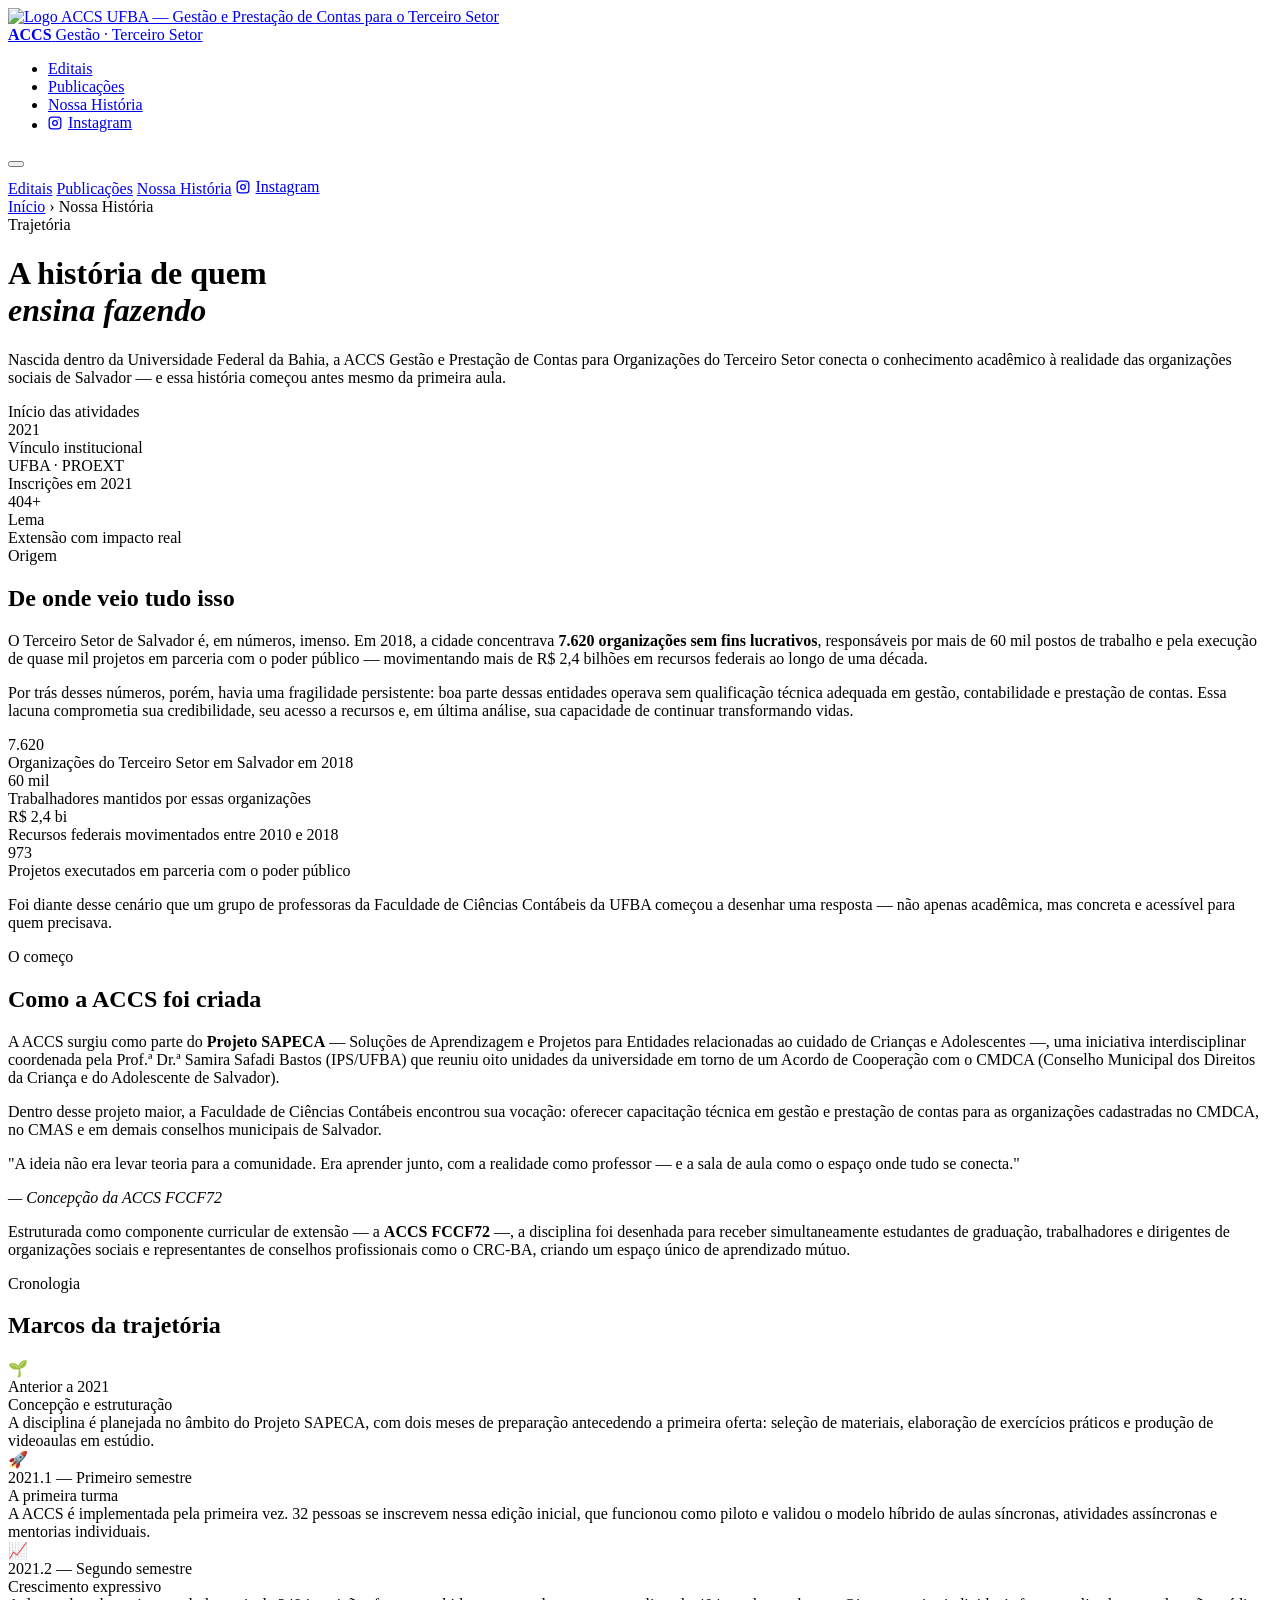
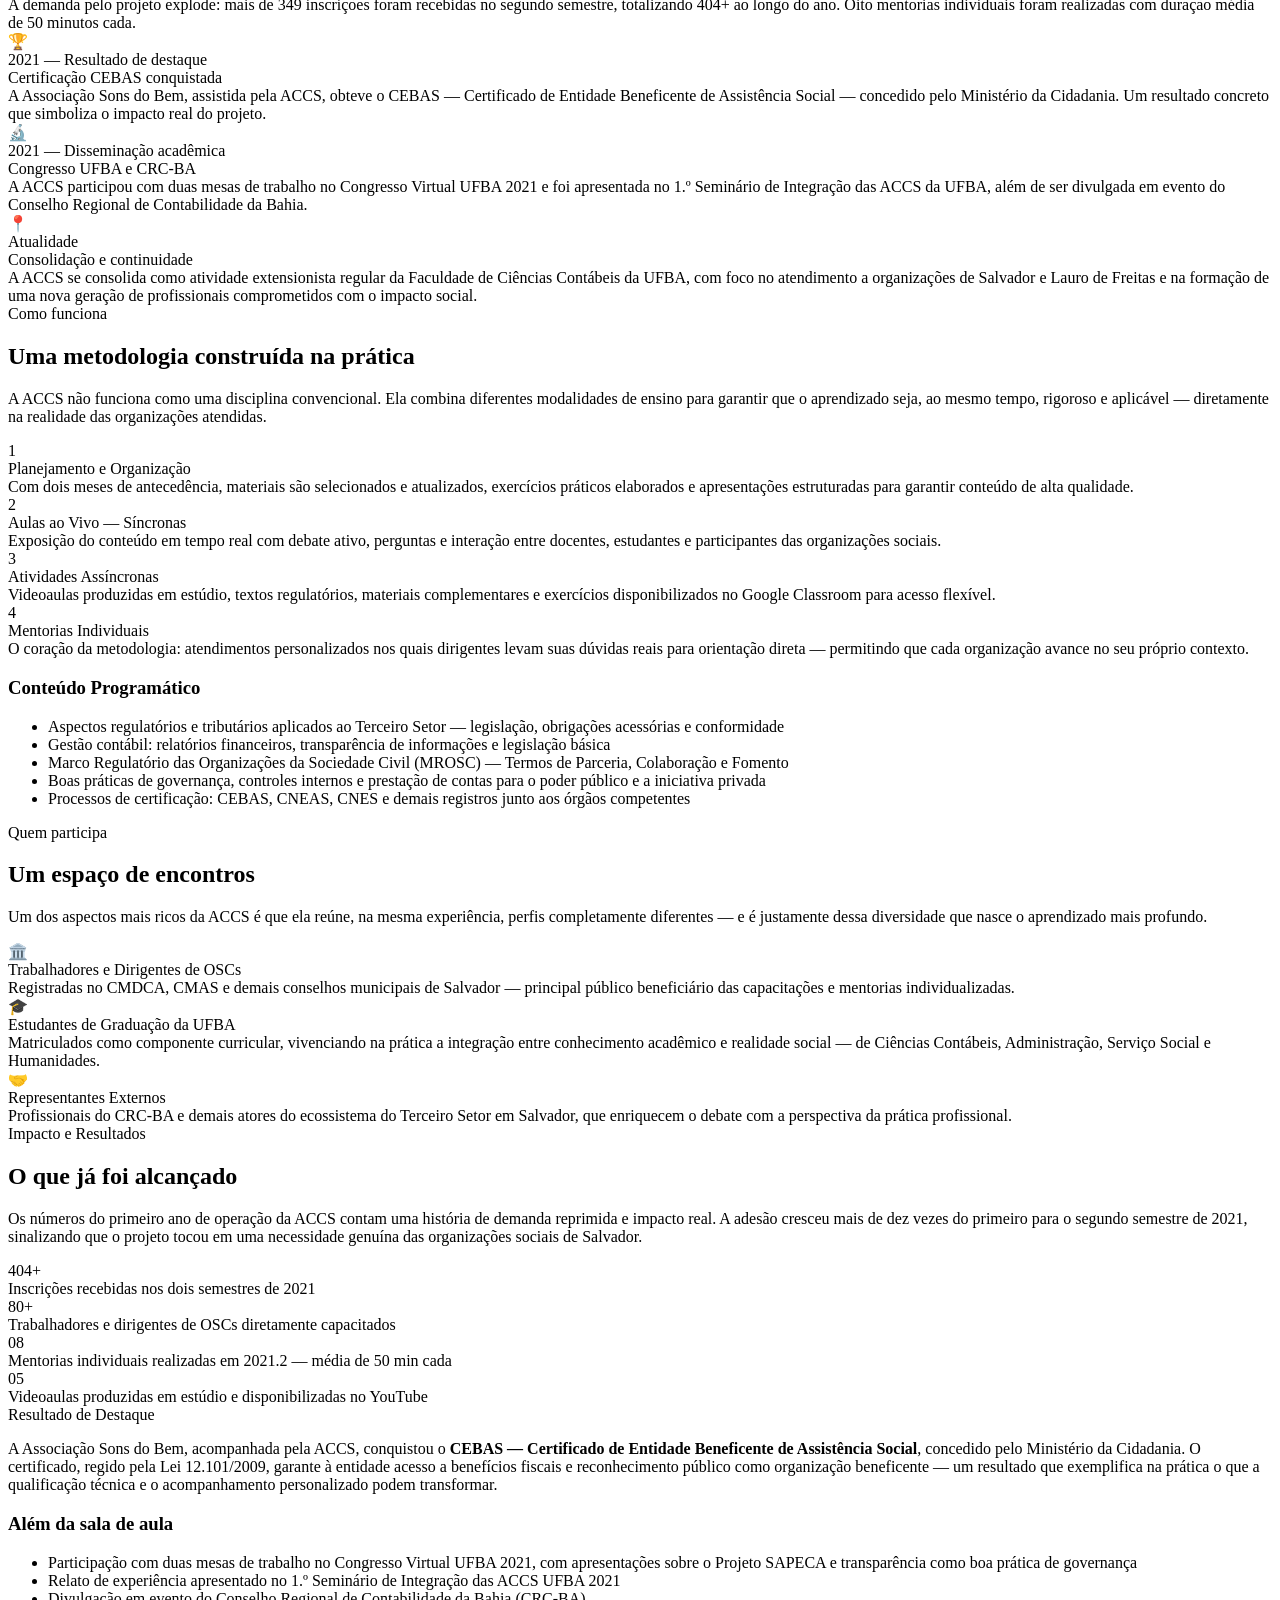
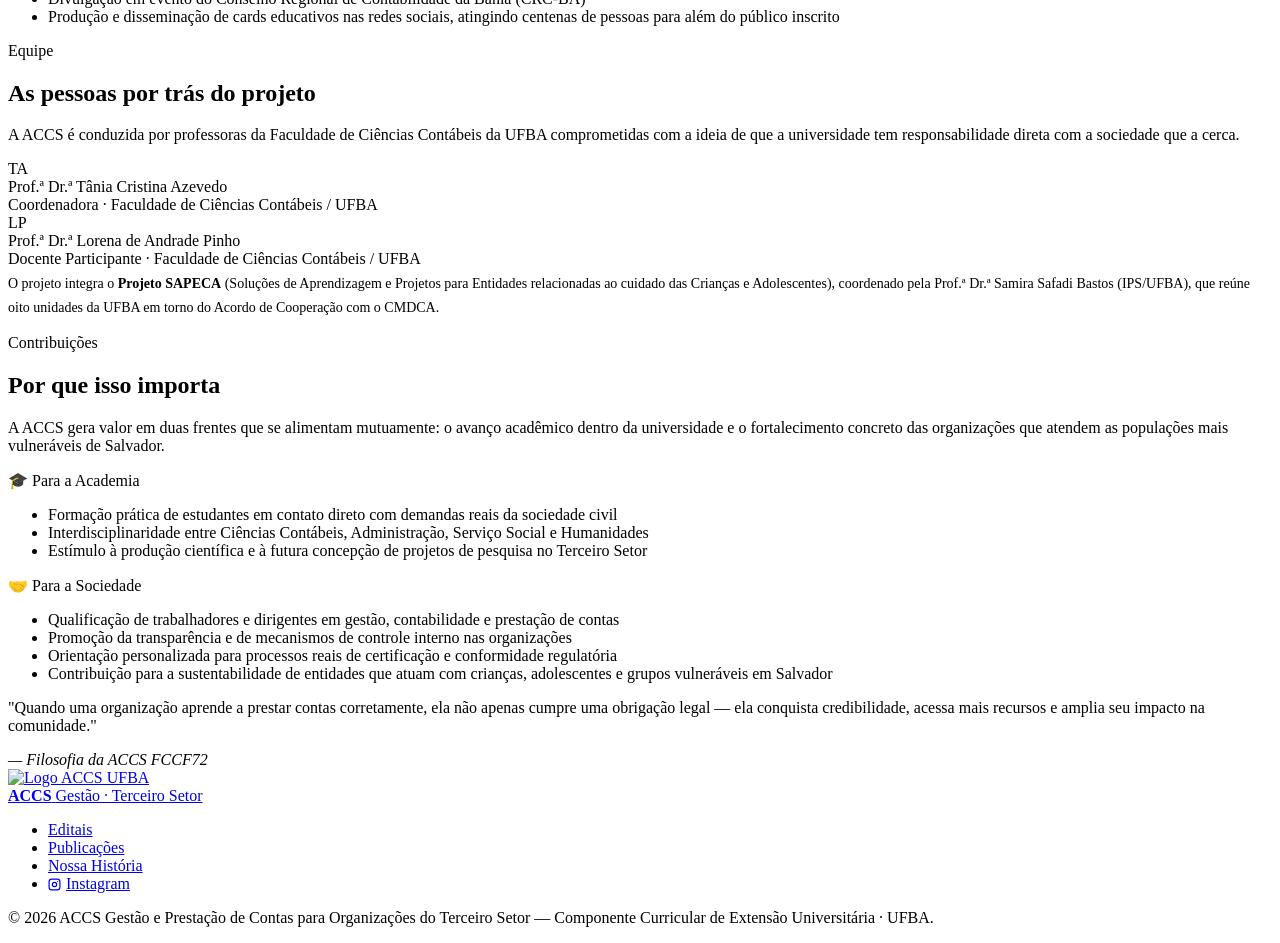
==== static/historia.html @ 23b41af2 "Migrate site from Netlify to GitHub Pages + Decap GitHub OAuth - add GitHub Actions deploy workflow " ====
<!DOCTYPE html>
<html lang="pt-BR">

<head>
  <meta charset="UTF-8">
  <meta name="viewport" content="width=device-width, initial-scale=1.0">

  <!-- ══ SEO ══ -->
  <title>Nossa História | ACCS Gestão e Prestação de Contas para o Terceiro Setor — UFBA</title>
  <meta name="description" content="Conheça a trajetória da ACCS Gestão e Prestação de Contas para Organizações do Terceiro Setor da UFBA: origem, metodologia, impacto social e os resultados alcançados desde 2021.">
  <meta name="robots" content="index, follow">
  <link rel="canonical" href="https://accsterceirosetor.github.io/historia">
  <meta property="og:type" content="article">
  <meta property="og:url" content="https://accsterceirosetor.github.io/historia">
  <meta property="og:title" content="Nossa História | ACCS Terceiro Setor — UFBA">
  <meta property="og:description" content="A trajetória da ACCS UFBA: como nasceu, como funciona e o impacto que já gerou para centenas de organizações sociais em Salvador.">
  <meta property="og:image" content="https://accsterceirosetor.github.io/og-image.jpg">
  <meta property="og:locale" content="pt_BR">

  <!-- ══ Fonts ══ -->
  <link rel="preconnect" href="https://fonts.googleapis.com">
  <link rel="preconnect" href="https://fonts.gstatic.com" crossorigin>
  <link href="https://fonts.googleapis.com/css2?family=Fraunces:ital,wght@0,700;0,900;1,700&family=Plus+Jakarta+Sans:wght@400;500;600;700;800&display=swap" rel="stylesheet">
  <link rel="stylesheet" href="./styles/style_historia.css">
</head>

<body>

  <!-- ══ NAV ══ -->
  <nav aria-label="Navegação principal">
    <a href="/" class="nav-logo">
      <img src="/logo.png" alt="Logo ACCS UFBA — Gestão e Prestação de Contas para o Terceiro Setor">
      <div class="nav-logo-text">
        <strong>ACCS</strong>
        <span>Gestão · Terceiro Setor</span>
      </div>
    </a>
    <ul class="nav-links">
      <li><a href="/editais/">Editais</a></li>
      <li><a href="/publicacoes/">Publicações</a></li>
      <li><a href="/historia.html" class="active">Nossa História</a></li>
      <li>
        <a href="https://www.instagram.com/accs.fccf72" target="_blank" rel="noopener noreferrer" class="nav-pill" style="display:inline-flex;align-items:center;gap:6px;">
          <svg width="14" height="14" viewBox="0 0 24 24" fill="none" stroke="currentColor" stroke-width="2.2" stroke-linecap="round" stroke-linejoin="round">
            <rect x="2" y="2" width="20" height="20" rx="5" ry="5" />
            <circle cx="12" cy="12" r="4" />
            <circle cx="17.5" cy="6.5" r="1" fill="currentColor" stroke="none" />
          </svg>
          Instagram
        </a>
      </li>
    </ul>
    <button class="nav-toggle" id="navToggle" aria-label="Menu">
      <span></span><span></span><span></span>
    </button>
  </nav>

  <!-- Mobile drawer -->
  <div class="nav-drawer" id="navDrawer">
    <a href="/editais/" onclick="closeDrawer()">Editais</a>
    <a href="/publicacoes/" onclick="closeDrawer()">Publicações</a>
    <a href="/historia.html" onclick="closeDrawer()">Nossa História</a>
    <a href="https://www.instagram.com/accs.fccf72" target="_blank" rel="noopener noreferrer" class="nav-pill" onclick="closeDrawer()" style="display:inline-flex;align-items:center;gap:6px;justify-content:center;margin-top:10px;">
      <svg width="14" height="14" viewBox="0 0 24 24" fill="none" stroke="currentColor" stroke-width="2.2" stroke-linecap="round" stroke-linejoin="round">
        <rect x="2" y="2" width="20" height="20" rx="5" ry="5" />
        <circle cx="12" cy="12" r="4" />
        <circle cx="17.5" cy="6.5" r="1" fill="currentColor" stroke="none" />
      </svg>
      Instagram
    </a>
  </div>

  <div class="grad-bar"></div>
  <div class="progress-bar" id="progressBar"></div>

  <!-- ══ PAGE HERO ══ -->
  <header class="page-hero">
    <div class="page-hero-inner">
      <nav class="breadcrumb" aria-label="Breadcrumb">
        <a href="/">Início</a>
        <span>›</span>
        <span aria-current="page">Nossa História</span>
      </nav>
      <span class="page-label">Trajetória</span>
      <h1>A história de quem<br><em>ensina fazendo</em></h1>
      <p class="page-hero-desc">
        Nascida dentro da Universidade Federal da Bahia, a ACCS Gestão e Prestação de Contas para Organizações do Terceiro Setor conecta o conhecimento acadêmico à realidade das organizações sociais de Salvador — e essa história começou antes mesmo da primeira aula.
      </p>
      <div class="hero-meta-row">
        <div class="hero-meta-item">
          <div class="hero-meta-label">Início das atividades</div>
          <div class="hero-meta-value">2021</div>
        </div>
        <div class="hero-meta-item">
          <div class="hero-meta-label">Vínculo institucional</div>
          <div class="hero-meta-value">UFBA · PROEXT</div>
        </div>
        <div class="hero-meta-item">
          <div class="hero-meta-label">Inscrições em 2021</div>
          <div class="hero-meta-value">404+</div>
        </div>
        <div class="hero-meta-item">
          <div class="hero-meta-label">Lema</div>
          <div class="hero-meta-value">Extensão com impacto real</div>
        </div>
      </div>
    </div>
  </header>

  <!-- ══ ARTICLE BODY ══ -->
  <main>
    <div class="article-body">

      <!-- ── ORIGEM ── -->
      <div class="art-section article-container fade-in">
        <span class="art-label">Origem</span>
        <h2>De onde veio tudo isso</h2>
        <p>
          O Terceiro Setor de Salvador é, em números, imenso. Em 2018, a cidade concentrava <strong>7.620 organizações sem fins lucrativos</strong>, responsáveis por mais de 60 mil postos de trabalho e pela execução de quase mil projetos em parceria com o poder público — movimentando mais de R$ 2,4 bilhões em recursos federais ao longo de uma década.
        </p>
        <p>
          Por trás desses números, porém, havia uma fragilidade persistente: boa parte dessas entidades operava sem qualificação técnica adequada em gestão, contabilidade e prestação de contas. Essa lacuna comprometia sua credibilidade, seu acesso a recursos e, em última análise, sua capacidade de continuar transformando vidas.
        </p>

        <div class="stats-grid">
          <div class="stat-block">
            <div class="stat-num">7.620</div>
            <div class="stat-desc">Organizações do Terceiro Setor em Salvador em 2018</div>
          </div>
          <div class="stat-block">
            <div class="stat-num">60 mil</div>
            <div class="stat-desc">Trabalhadores mantidos por essas organizações</div>
          </div>
          <div class="stat-block">
            <div class="stat-num">R$ 2,4 bi</div>
            <div class="stat-desc">Recursos federais movimentados entre 2010 e 2018</div>
          </div>
          <div class="stat-block">
            <div class="stat-num">973</div>
            <div class="stat-desc">Projetos executados em parceria com o poder público</div>
          </div>
        </div>

        <p>
          Foi diante desse cenário que um grupo de professoras da Faculdade de Ciências Contábeis da UFBA começou a desenhar uma resposta — não apenas acadêmica, mas concreta e acessível para quem precisava.
        </p>
      </div>

      <!-- ── CRIAÇÃO ── -->
      <div class="art-section article-container fade-in">
        <span class="art-label">O começo</span>
        <h2>Como a ACCS foi criada</h2>
        <p>
          A ACCS surgiu como parte do <strong>Projeto SAPECA</strong> — Soluções de Aprendizagem e Projetos para Entidades relacionadas ao cuidado de Crianças e Adolescentes —, uma iniciativa interdisciplinar coordenada pela Prof.ª Dr.ª Samira Safadi Bastos (IPS/UFBA) que reuniu oito unidades da universidade em torno de um Acordo de Cooperação com o CMDCA (Conselho Municipal dos Direitos da Criança e do Adolescente de Salvador).
        </p>
        <p>
          Dentro desse projeto maior, a Faculdade de Ciências Contábeis encontrou sua vocação: oferecer capacitação técnica em gestão e prestação de contas para as organizações cadastradas no CMDCA, no CMAS e em demais conselhos municipais de Salvador.
        </p>

        <div class="pull-quote">
          <p>"A ideia não era levar teoria para a comunidade. Era aprender junto, com a realidade como professor — e a sala de aula como o espaço onde tudo se conecta."</p>
          <cite>— Concepção da ACCS FCCF72</cite>
        </div>

        <p>
          Estruturada como componente curricular de extensão — a <strong>ACCS FCCF72</strong> —, a disciplina foi desenhada para receber simultaneamente estudantes de graduação, trabalhadores e dirigentes de organizações sociais e representantes de conselhos profissionais como o CRC-BA, criando um espaço único de aprendizado mútuo.
        </p>
      </div>

      <!-- ── LINHA DO TEMPO ── -->
      <div class="art-section article-container fade-in">
        <span class="art-label">Cronologia</span>
        <h2>Marcos da trajetória</h2>

        <div class="timeline">
          <div class="tl-item">
            <div class="tl-dot">🌱</div>
            <div>
              <div class="tl-year">Anterior a 2021</div>
              <div class="tl-title">Concepção e estruturação</div>
              <div class="tl-desc">A disciplina é planejada no âmbito do Projeto SAPECA, com dois meses de preparação antecedendo a primeira oferta: seleção de materiais, elaboração de exercícios práticos e produção de videoaulas em estúdio.</div>
            </div>
          </div>
          <div class="tl-item">
            <div class="tl-dot">🚀</div>
            <div>
              <div class="tl-year">2021.1 — Primeiro semestre</div>
              <div class="tl-title">A primeira turma</div>
              <div class="tl-desc">A ACCS é implementada pela primeira vez. 32 pessoas se inscrevem nessa edição inicial, que funcionou como piloto e validou o modelo híbrido de aulas síncronas, atividades assíncronas e mentorias individuais.</div>
            </div>
          </div>
          <div class="tl-item">
            <div class="tl-dot">📈</div>
            <div>
              <div class="tl-year">2021.2 — Segundo semestre</div>
              <div class="tl-title">Crescimento expressivo</div>
              <div class="tl-desc">A demanda pelo projeto explode: mais de 349 inscrições foram recebidas no segundo semestre, totalizando 404+ ao longo do ano. Oito mentorias individuais foram realizadas com duração média de 50 minutos cada.</div>
            </div>
          </div>
          <div class="tl-item">
            <div class="tl-dot">🏆</div>
            <div>
              <div class="tl-year">2021 — Resultado de destaque</div>
              <div class="tl-title">Certificação CEBAS conquistada</div>
              <div class="tl-desc">A Associação Sons do Bem, assistida pela ACCS, obteve o CEBAS — Certificado de Entidade Beneficente de Assistência Social — concedido pelo Ministério da Cidadania. Um resultado concreto que simboliza o impacto real do projeto.</div>
            </div>
          </div>
          <div class="tl-item">
            <div class="tl-dot">🔬</div>
            <div>
              <div class="tl-year">2021 — Disseminação acadêmica</div>
              <div class="tl-title">Congresso UFBA e CRC-BA</div>
              <div class="tl-desc">A ACCS participou com duas mesas de trabalho no Congresso Virtual UFBA 2021 e foi apresentada no 1.º Seminário de Integração das ACCS da UFBA, além de ser divulgada em evento do Conselho Regional de Contabilidade da Bahia.</div>
            </div>
          </div>
          <div class="tl-item">
            <div class="tl-dot">📍</div>
            <div>
              <div class="tl-year">Atualidade</div>
              <div class="tl-title">Consolidação e continuidade</div>
              <div class="tl-desc">A ACCS se consolida como atividade extensionista regular da Faculdade de Ciências Contábeis da UFBA, com foco no atendimento a organizações de Salvador e Lauro de Freitas e na formação de uma nova geração de profissionais comprometidos com o impacto social.</div>
            </div>
          </div>
        </div>
      </div>

      <!-- ── METODOLOGIA ── -->
      <div class="art-section article-container fade-in">
        <span class="art-label">Como funciona</span>
        <h2>Uma metodologia construída na prática</h2>
        <p>
          A ACCS não funciona como uma disciplina convencional. Ela combina diferentes modalidades de ensino para garantir que o aprendizado seja, ao mesmo tempo, rigoroso e aplicável — diretamente na realidade das organizações atendidas.
        </p>

        <div class="steps">
          <div class="step">
            <div class="step-num">1</div>
            <div class="step-content">
              <div class="step-title">Planejamento e Organização</div>
              <div class="step-desc">Com dois meses de antecedência, materiais são selecionados e atualizados, exercícios práticos elaborados e apresentações estruturadas para garantir conteúdo de alta qualidade.</div>
            </div>
          </div>
          <div class="step">
            <div class="step-num">2</div>
            <div class="step-content">
              <div class="step-title">Aulas ao Vivo — Síncronas</div>
              <div class="step-desc">Exposição do conteúdo em tempo real com debate ativo, perguntas e interação entre docentes, estudantes e participantes das organizações sociais.</div>
            </div>
          </div>
          <div class="step">
            <div class="step-num">3</div>
            <div class="step-content">
              <div class="step-title">Atividades Assíncronas</div>
              <div class="step-desc">Videoaulas produzidas em estúdio, textos regulatórios, materiais complementares e exercícios disponibilizados no Google Classroom para acesso flexível.</div>
            </div>
          </div>
          <div class="step">
            <div class="step-num">4</div>
            <div class="step-content">
              <div class="step-title">Mentorias Individuais</div>
              <div class="step-desc">O coração da metodologia: atendimentos personalizados nos quais dirigentes levam suas dúvidas reais para orientação direta — permitindo que cada organização avance no seu próprio contexto.</div>
            </div>
          </div>
        </div>

        <h3>Conteúdo Programático</h3>
        <ul class="ach-list">
          <li>Aspectos regulatórios e tributários aplicados ao Terceiro Setor — legislação, obrigações acessórias e conformidade</li>
          <li>Gestão contábil: relatórios financeiros, transparência de informações e legislação básica</li>
          <li>Marco Regulatório das Organizações da Sociedade Civil (MROSC) — Termos de Parceria, Colaboração e Fomento</li>
          <li>Boas práticas de governança, controles internos e prestação de contas para o poder público e a iniciativa privada</li>
          <li>Processos de certificação: CEBAS, CNEAS, CNES e demais registros junto aos órgãos competentes</li>
        </ul>
      </div>

      <!-- ── PÚBLICOS ── -->
      <div class="art-section article-container fade-in">
        <span class="art-label">Quem participa</span>
        <h2>Um espaço de encontros</h2>
        <p>
          Um dos aspectos mais ricos da ACCS é que ela reúne, na mesma experiência, perfis completamente diferentes — e é justamente dessa diversidade que nasce o aprendizado mais profundo.
        </p>

        <div class="audience-grid">
          <div class="audience-card">
            <div class="audience-icon ai1">🏛️</div>
            <div>
              <div class="audience-title">Trabalhadores e Dirigentes de OSCs</div>
              <div class="audience-desc">Registradas no CMDCA, CMAS e demais conselhos municipais de Salvador — principal público beneficiário das capacitações e mentorias individualizadas.</div>
            </div>
          </div>
          <div class="audience-card">
            <div class="audience-icon ai2">🎓</div>
            <div>
              <div class="audience-title">Estudantes de Graduação da UFBA</div>
              <div class="audience-desc">Matriculados como componente curricular, vivenciando na prática a integração entre conhecimento acadêmico e realidade social — de Ciências Contábeis, Administração, Serviço Social e Humanidades.</div>
            </div>
          </div>
          <div class="audience-card">
            <div class="audience-icon ai3">🤝</div>
            <div>
              <div class="audience-title">Representantes Externos</div>
              <div class="audience-desc">Profissionais do CRC-BA e demais atores do ecossistema do Terceiro Setor em Salvador, que enriquecem o debate com a perspectiva da prática profissional.</div>
            </div>
          </div>
        </div>
      </div>

      <!-- ── IMPACTO ── -->
      <div class="art-section article-container fade-in">
        <span class="art-label">Impacto e Resultados</span>
        <h2>O que já foi alcançado</h2>
        <p>
          Os números do primeiro ano de operação da ACCS contam uma história de demanda reprimida e impacto real. A adesão cresceu mais de dez vezes do primeiro para o segundo semestre de 2021, sinalizando que o projeto tocou em uma necessidade genuína das organizações sociais de Salvador.
        </p>

        <div class="stats-grid">
          <div class="stat-block">
            <div class="stat-num">404+</div>
            <div class="stat-desc">Inscrições recebidas nos dois semestres de 2021</div>
          </div>
          <div class="stat-block">
            <div class="stat-num">80+</div>
            <div class="stat-desc">Trabalhadores e dirigentes de OSCs diretamente capacitados</div>
          </div>
          <div class="stat-block">
            <div class="stat-num">08</div>
            <div class="stat-desc">Mentorias individuais realizadas em 2021.2 — média de 50 min cada</div>
          </div>
          <div class="stat-block">
            <div class="stat-num">05</div>
            <div class="stat-desc">Videoaulas produzidas em estúdio e disponibilizadas no YouTube</div>
          </div>
        </div>

        <div class="highlight-box fade-in">
          <span class="highlight-box-label">Resultado de Destaque</span>
          <p>
            A Associação Sons do Bem, acompanhada pela ACCS, conquistou o <strong>CEBAS — Certificado de Entidade Beneficente de Assistência Social</strong>, concedido pelo Ministério da Cidadania. O certificado, regido pela Lei 12.101/2009, garante à entidade acesso a benefícios fiscais e reconhecimento público como organização beneficente — um resultado que exemplifica na prática o que a qualificação técnica e o acompanhamento personalizado podem transformar.
          </p>
        </div>

        <h3>Além da sala de aula</h3>
        <ul class="ach-list">
          <li>Participação com duas mesas de trabalho no Congresso Virtual UFBA 2021, com apresentações sobre o Projeto SAPECA e transparência como boa prática de governança</li>
          <li>Relato de experiência apresentado no 1.º Seminário de Integração das ACCS UFBA 2021</li>
          <li>Divulgação em evento do Conselho Regional de Contabilidade da Bahia (CRC-BA)</li>
          <li>Produção e disseminação de cards educativos nas redes sociais, atingindo centenas de pessoas para além do público inscrito</li>
        </ul>
      </div>

      <!-- ── EQUIPE ── -->
      <div class="art-section article-container fade-in">
        <span class="art-label">Equipe</span>
        <h2>As pessoas por trás do projeto</h2>
        <p>
          A ACCS é conduzida por professoras da Faculdade de Ciências Contábeis da UFBA comprometidas com a ideia de que a universidade tem responsabilidade direta com a sociedade que a cerca.
        </p>
        <div class="team-grid">
          <div class="team-card">
            <div class="team-avatar">TA</div>
            <div class="team-name">Prof.ª Dr.ª Tânia Cristina Azevedo</div>
            <div class="team-role">Coordenadora · Faculdade de Ciências Contábeis / UFBA</div>
          </div>
          <div class="team-card">
            <div class="team-avatar">LP</div>
            <div class="team-name">Prof.ª Dr.ª Lorena de Andrade Pinho</div>
            <div class="team-role">Docente Participante · Faculdade de Ciências Contábeis / UFBA</div>
          </div>
        </div>
        <p style="font-size:14px; color:var(--muted); line-height:1.7; margin-top: 4px;">
          O projeto integra o <strong style="color:var(--text2)">Projeto SAPECA</strong> (Soluções de Aprendizagem e Projetos para Entidades relacionadas ao cuidado das Crianças e Adolescentes), coordenado pela Prof.ª Dr.ª Samira Safadi Bastos (IPS/UFBA), que reúne oito unidades da UFBA em torno do Acordo de Cooperação com o CMDCA.
        </p>
      </div>

      <!-- ── CONTRIBUIÇÕES ── -->
      <div class="art-section article-container fade-in">
        <span class="art-label">Contribuições</span>
        <h2>Por que isso importa</h2>
        <p>
          A ACCS gera valor em duas frentes que se alimentam mutuamente: o avanço acadêmico dentro da universidade e o fortalecimento concreto das organizações que atendem as populações mais vulneráveis de Salvador.
        </p>

        <div class="contrib-grid">
          <div class="contrib-col">
            <div class="contrib-col-title">🎓 Para a Academia</div>
            <ul class="ach-list">
              <li>Formação prática de estudantes em contato direto com demandas reais da sociedade civil</li>
              <li>Interdisciplinaridade entre Ciências Contábeis, Administração, Serviço Social e Humanidades</li>
              <li>Estímulo à produção científica e à futura concepção de projetos de pesquisa no Terceiro Setor</li>
            </ul>
          </div>
          <div class="contrib-col">
            <div class="contrib-col-title">🤝 Para a Sociedade</div>
            <ul class="ach-list">
              <li>Qualificação de trabalhadores e dirigentes em gestão, contabilidade e prestação de contas</li>
              <li>Promoção da transparência e de mecanismos de controle interno nas organizações</li>
              <li>Orientação personalizada para processos reais de certificação e conformidade regulatória</li>
              <li>Contribuição para a sustentabilidade de entidades que atuam com crianças, adolescentes e grupos vulneráveis em Salvador</li>
            </ul>
          </div>
        </div>

        <div class="pull-quote">
          <p>"Quando uma organização aprende a prestar contas corretamente, ela não apenas cumpre uma obrigação legal — ela conquista credibilidade, acessa mais recursos e amplia seu impacto na comunidade."</p>
          <cite>— Filosofia da ACCS FCCF72</cite>
        </div>
      </div>

    </div>
  </main>

  <!-- ══ FOOTER ══ -->
  <footer role="contentinfo" aria-label="Rodapé">
    <div class="footer-inner">
      <a href="/" class="flogo">
        <img src="/logo.png" alt="Logo ACCS UFBA" loading="lazy">
        <div class="flogo-text">
          <strong>ACCS</strong>
          <span>Gestão · Terceiro Setor</span>
        </div>
      </a>
      <ul class="fnav">
        <li><a href="/editais/">Editais</a></li>
        <li><a href="/publicacoes/">Publicações</a></li>
        <li><a href="/historia.html">Nossa História</a></li>
        <li>
          <a href="https://www.instagram.com/accs.fccf72" target="_blank" rel="noopener noreferrer" class="fig-link">
            <svg width="13" height="13" viewBox="0 0 24 24" fill="none" stroke="currentColor" stroke-width="2.2" stroke-linecap="round" stroke-linejoin="round" style="vertical-align:middle;margin-right:5px;position:relative;top:-1px">
              <rect x="2" y="2" width="20" height="20" rx="5" ry="5" />
              <circle cx="12" cy="12" r="4" />
              <circle cx="17.5" cy="6.5" r="1" fill="currentColor" stroke="none" />
            </svg>Instagram
          </a>
        </li>
      </ul>
    </div>
    <div class="fbot">
      <p class="fcopy">© 2026 ACCS Gestão e Prestação de Contas para Organizações do Terceiro Setor — Componente Curricular de Extensão Universitária · UFBA.</p>
    </div>
  </footer>

  <script>
    /* ── Scroll fade-in ── */
    const obs = new IntersectionObserver(entries => {
      entries.forEach(e => { if (e.isIntersecting) e.target.classList.add('visible'); });
    }, { threshold: 0.08 });
    document.querySelectorAll('.fade-in').forEach(el => obs.observe(el));

    /* ── Reading progress bar ── */
    const bar = document.getElementById('progressBar');
    window.addEventListener('scroll', () => {
      const doc = document.documentElement;
      const scrolled = doc.scrollTop / (doc.scrollHeight - doc.clientHeight);
      bar.style.width = (scrolled * 100) + '%';
    });

    /* ── Mobile nav ── */
    const toggle = document.getElementById('navToggle');
    const drawer = document.getElementById('navDrawer');
    toggle.addEventListener('click', () => {
      const open = drawer.classList.toggle('open');
      toggle.classList.toggle('open', open);
    });
    function closeDrawer() {
      drawer.classList.remove('open');
      toggle.classList.remove('open');
    }
    document.addEventListener('click', e => {
      if (!toggle.contains(e.target) && !drawer.contains(e.target)) closeDrawer();
    });
  </script>
</body>

</html>
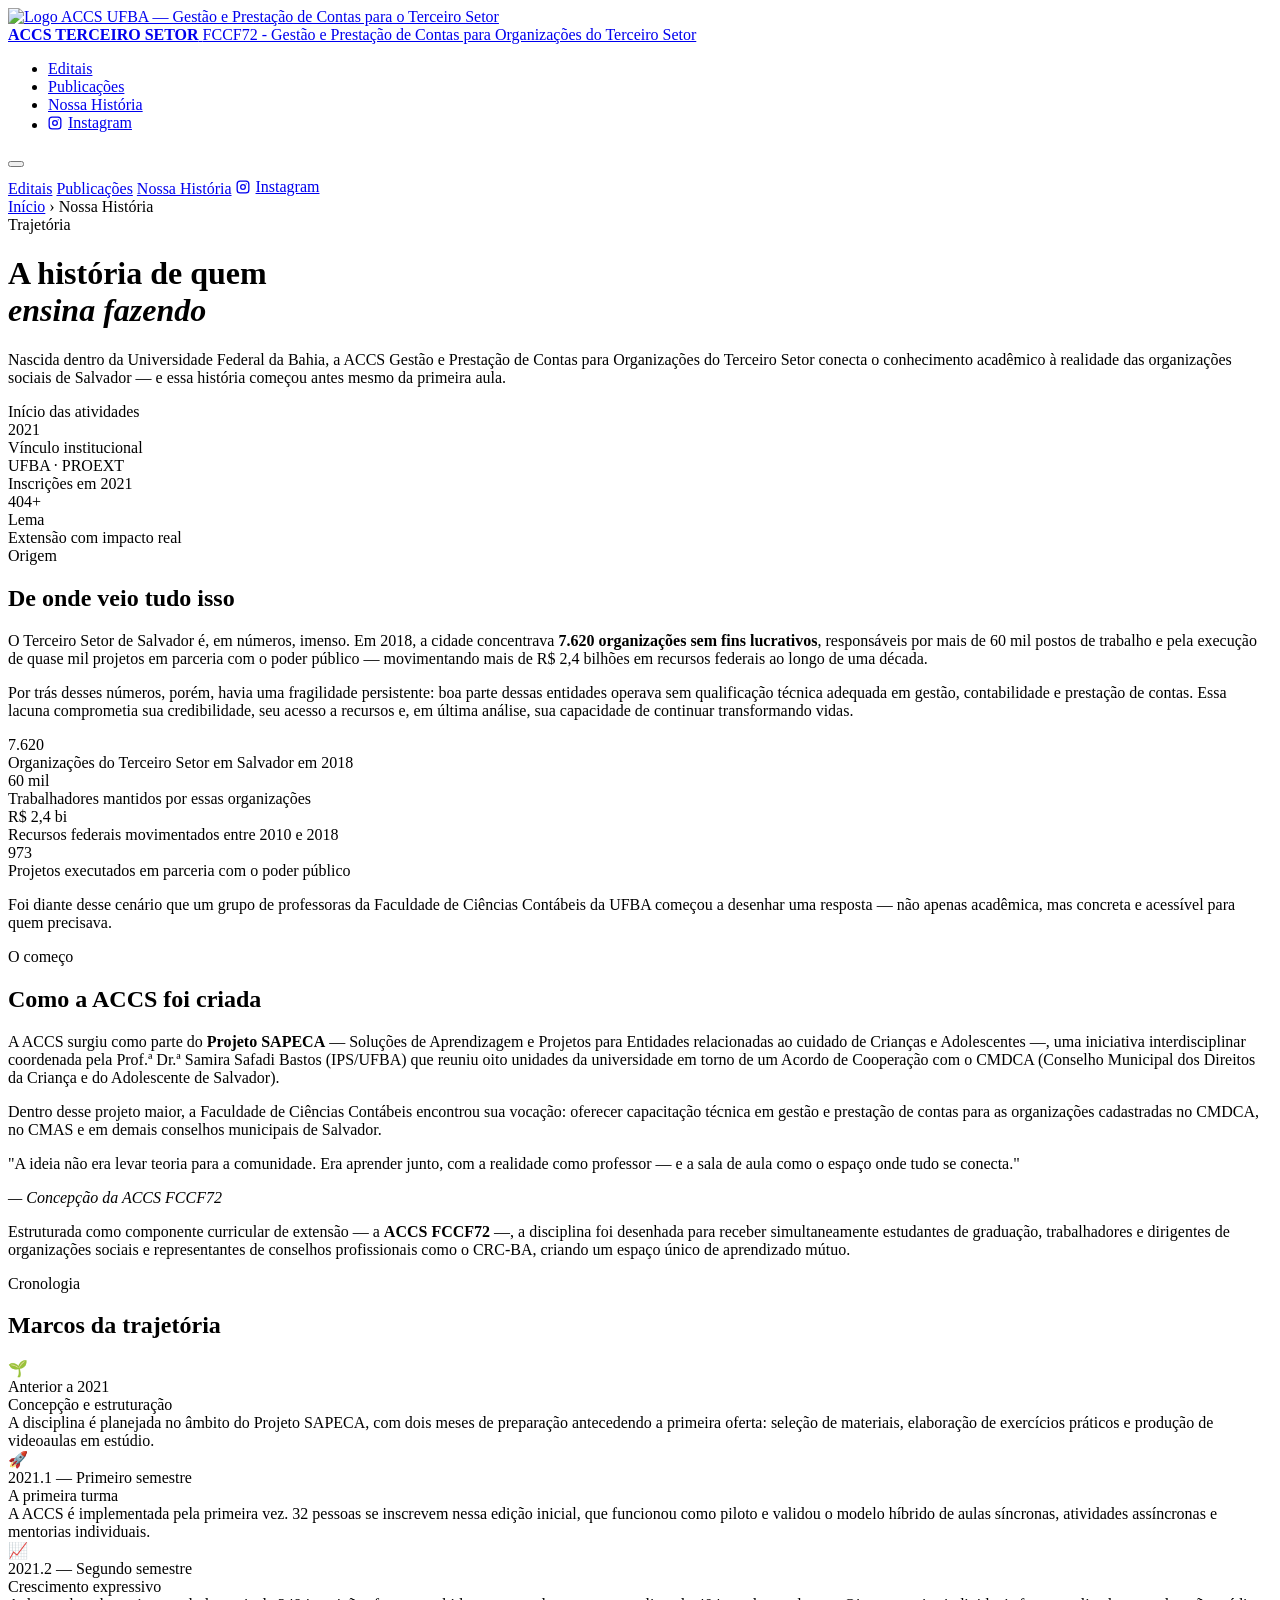
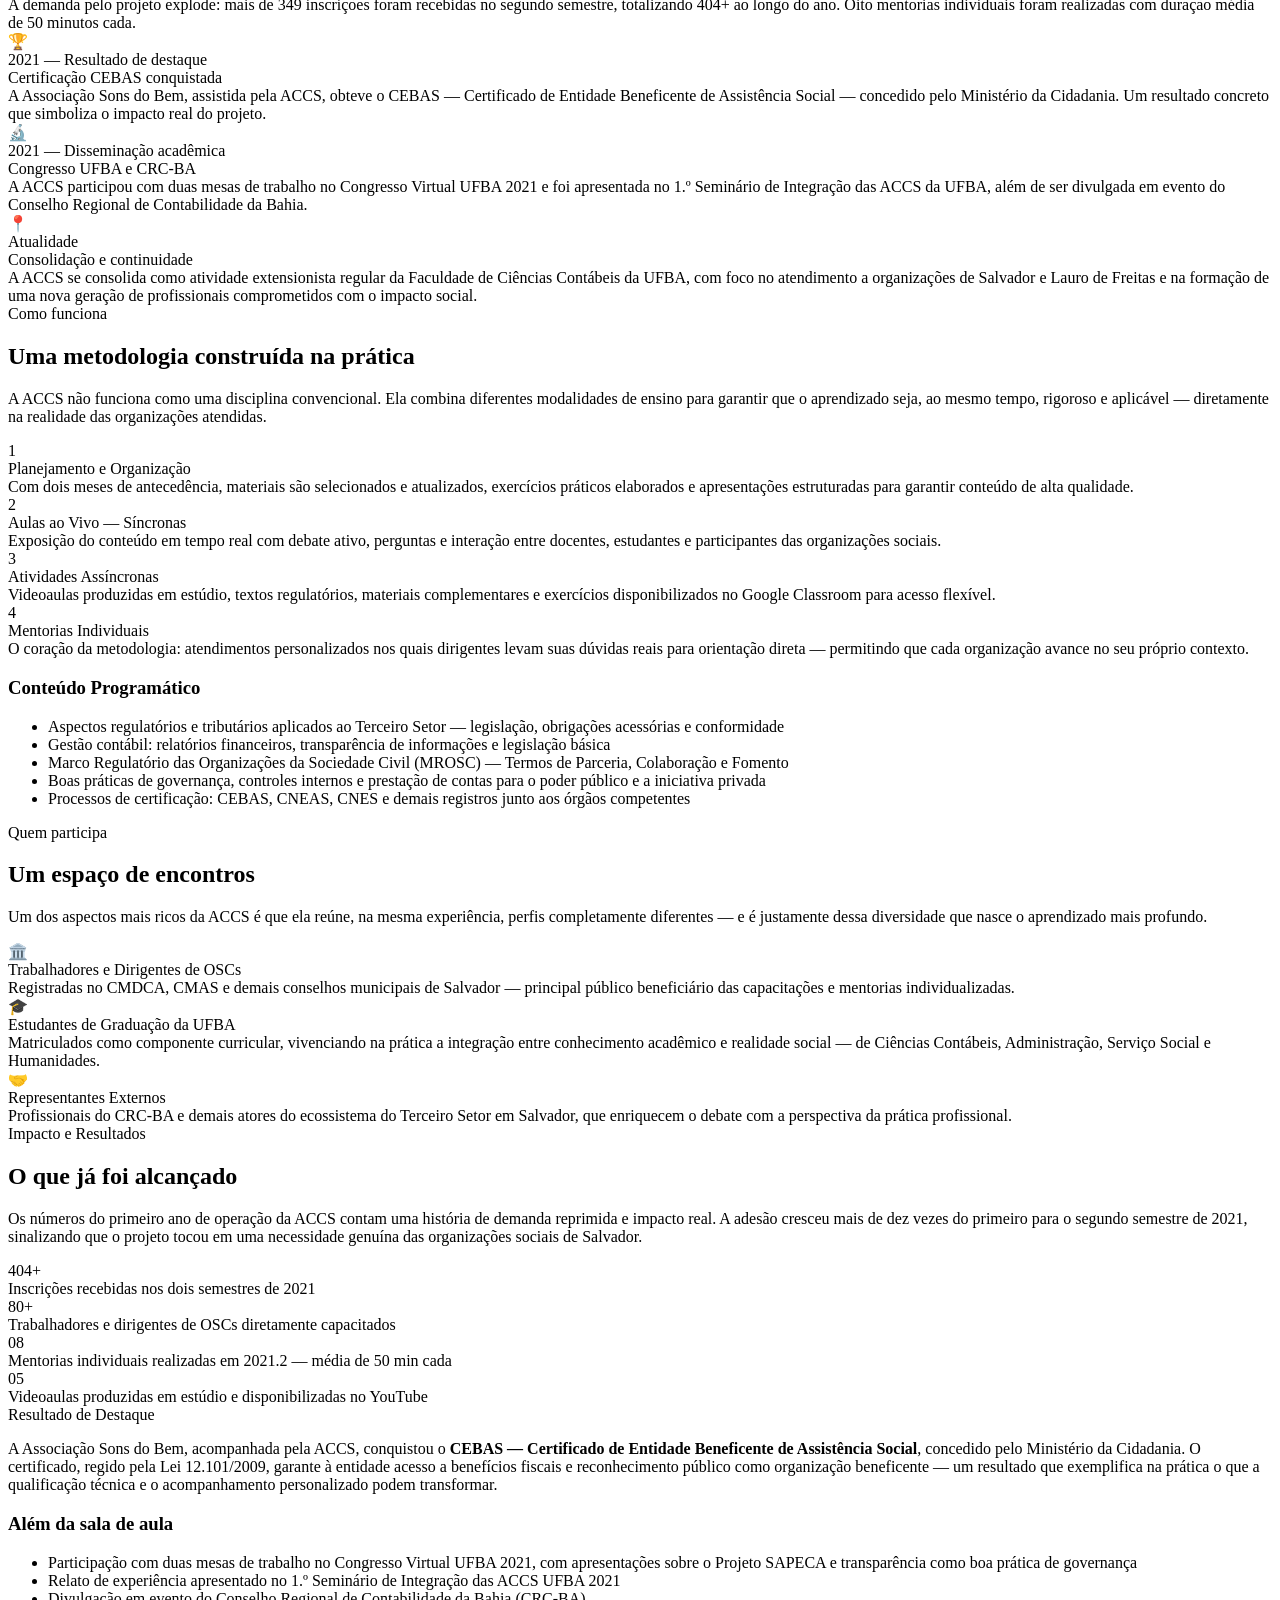
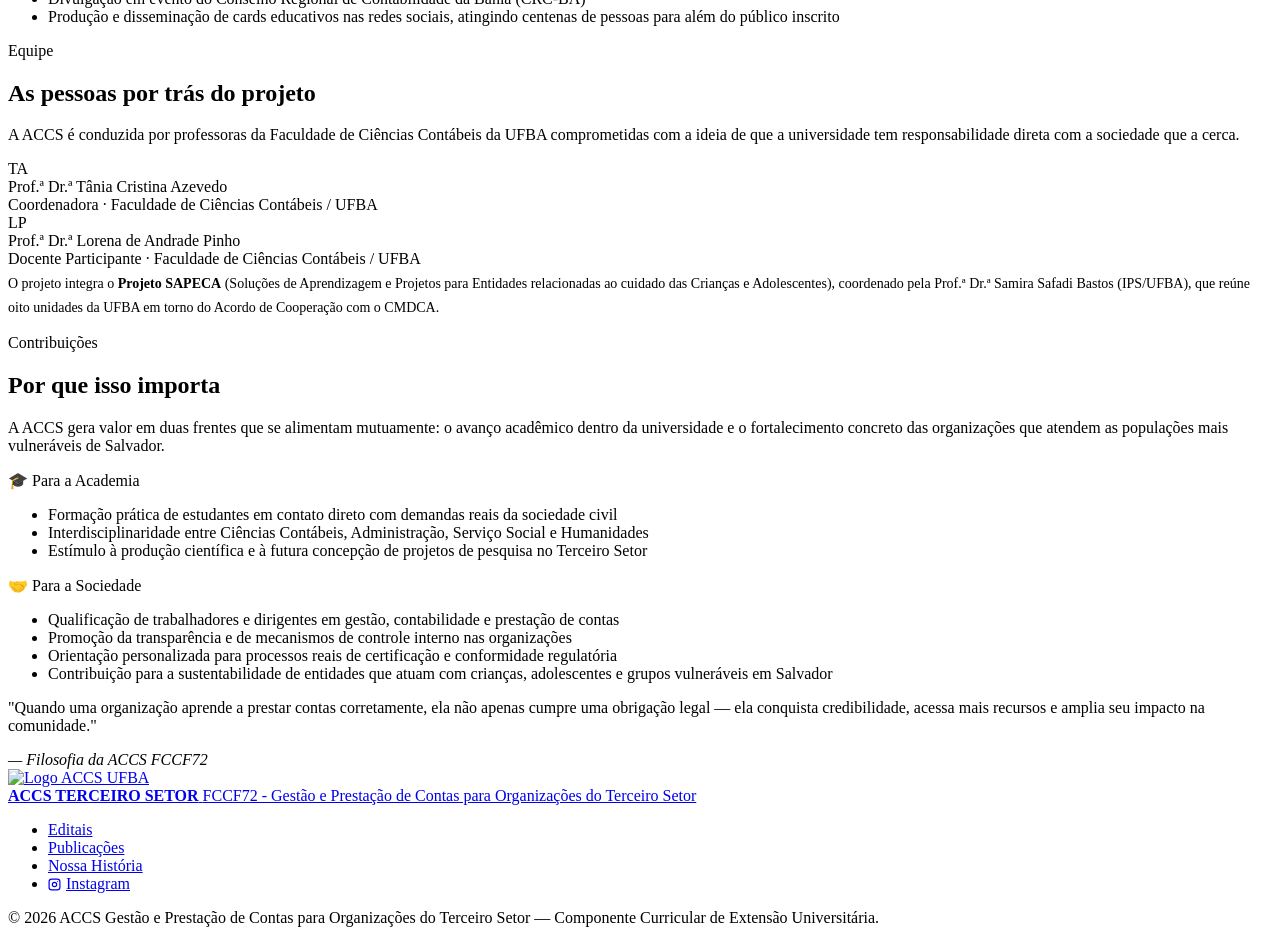
==== commit 71d01f23: "Atualiza header e footer da página Nossa História conforme tema do Hugo Alinha o título/logo do head" ====
--- a/static/historia.html
+++ b/static/historia.html
@@ -31,8 +31,8 @@
     <a href="/" class="nav-logo">
       <img src="/logo.png" alt="Logo ACCS UFBA — Gestão e Prestação de Contas para o Terceiro Setor">
       <div class="nav-logo-text">
-        <strong>ACCS</strong>
-        <span>Gestão · Terceiro Setor</span>
+        <strong>ACCS TERCEIRO SETOR</strong>
+        <span>FCCF72 - Gestão e Prestação de Contas para Organizações do Terceiro Setor</span>
       </div>
     </a>
     <ul class="nav-links">
@@ -413,11 +413,11 @@
   <!-- ══ FOOTER ══ -->
   <footer role="contentinfo" aria-label="Rodapé">
     <div class="footer-inner">
-      <a href="/" class="flogo">
+      <a href="#inicio" class="flogo">
         <img src="/logo.png" alt="Logo ACCS UFBA" loading="lazy">
         <div class="flogo-text">
-          <strong>ACCS</strong>
-          <span>Gestão · Terceiro Setor</span>
+          <strong>ACCS TERCEIRO SETOR</strong>
+          <span>FCCF72 - Gestão e Prestação de Contas para Organizações do Terceiro Setor</span>
         </div>
       </a>
       <ul class="fnav">
@@ -436,7 +436,7 @@
       </ul>
     </div>
     <div class="fbot">
-      <p class="fcopy">© 2026 ACCS Gestão e Prestação de Contas para Organizações do Terceiro Setor — Componente Curricular de Extensão Universitária · UFBA.</p>
+      <p class="fcopy">© 2026 ACCS Gestão e Prestação de Contas para Organizações do Terceiro Setor — Componente Curricular de Extensão Universitária.</p>
     </div>
   </footer>
 
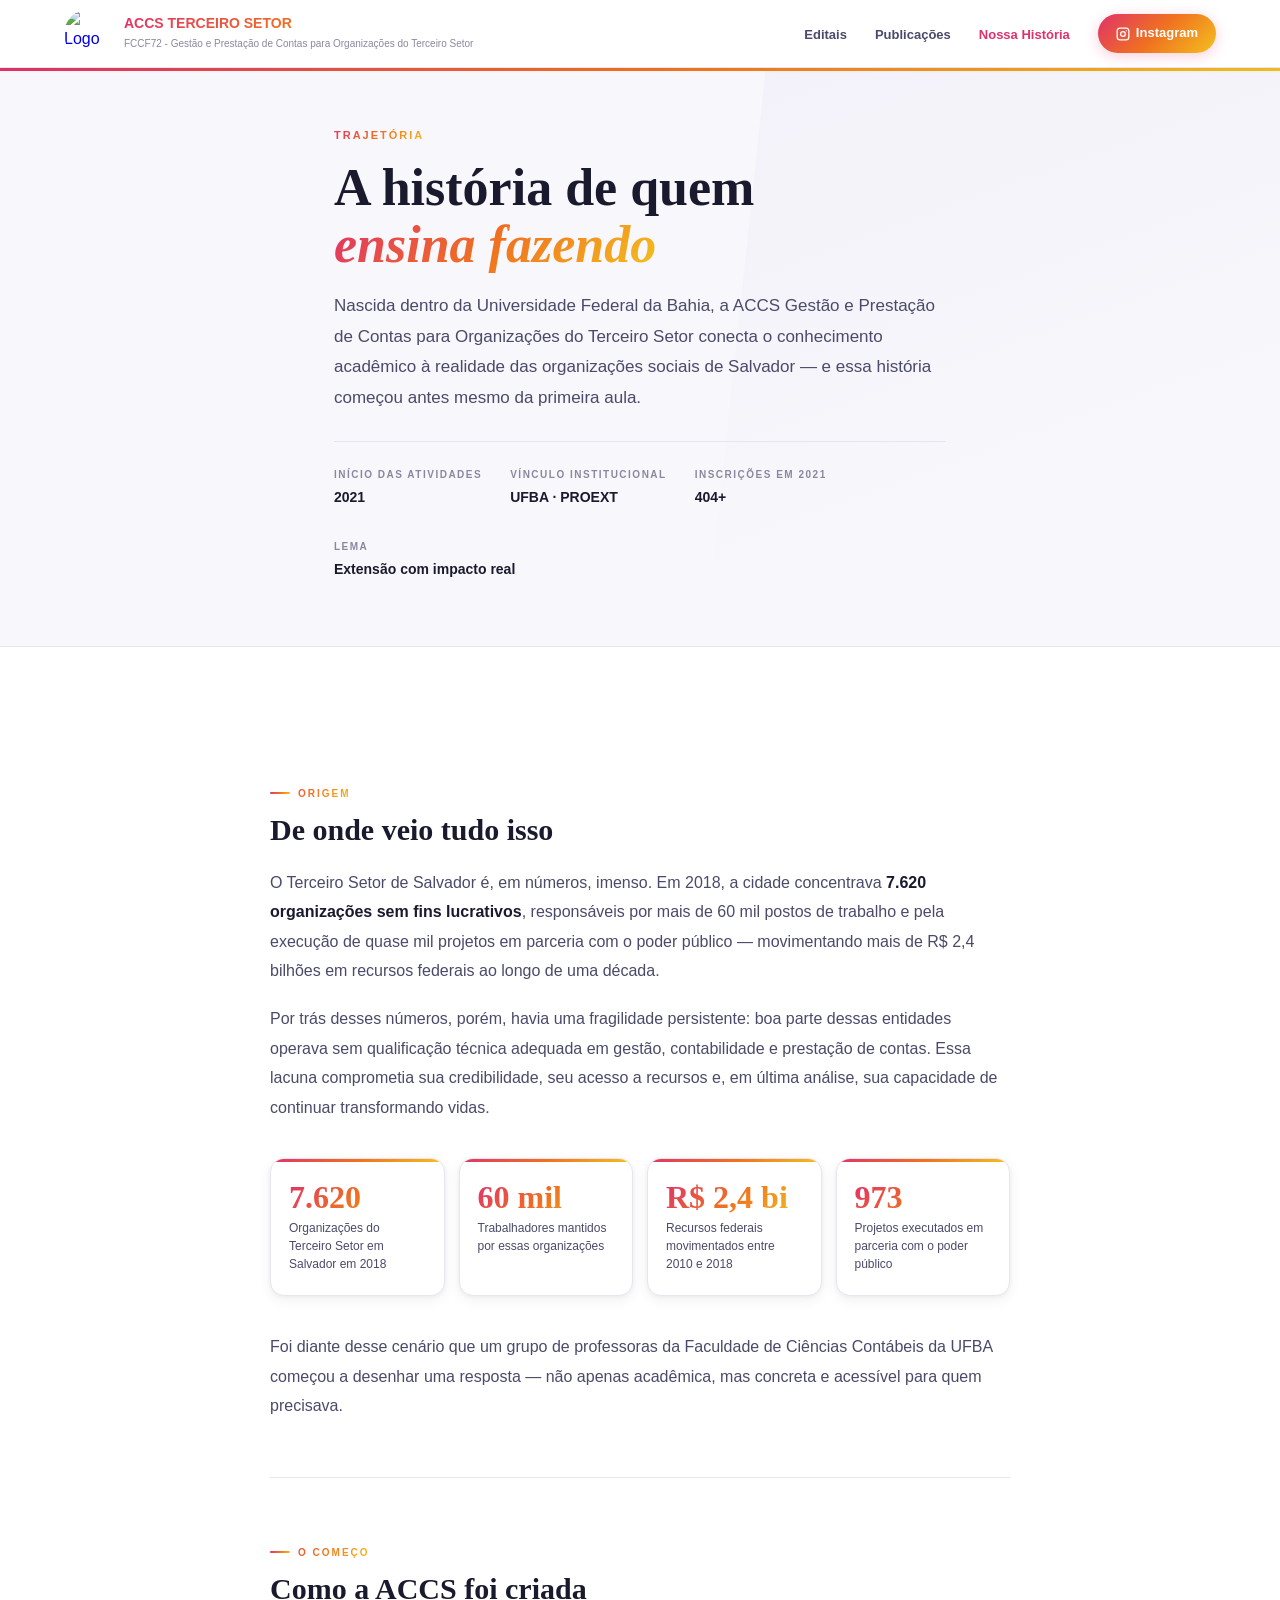
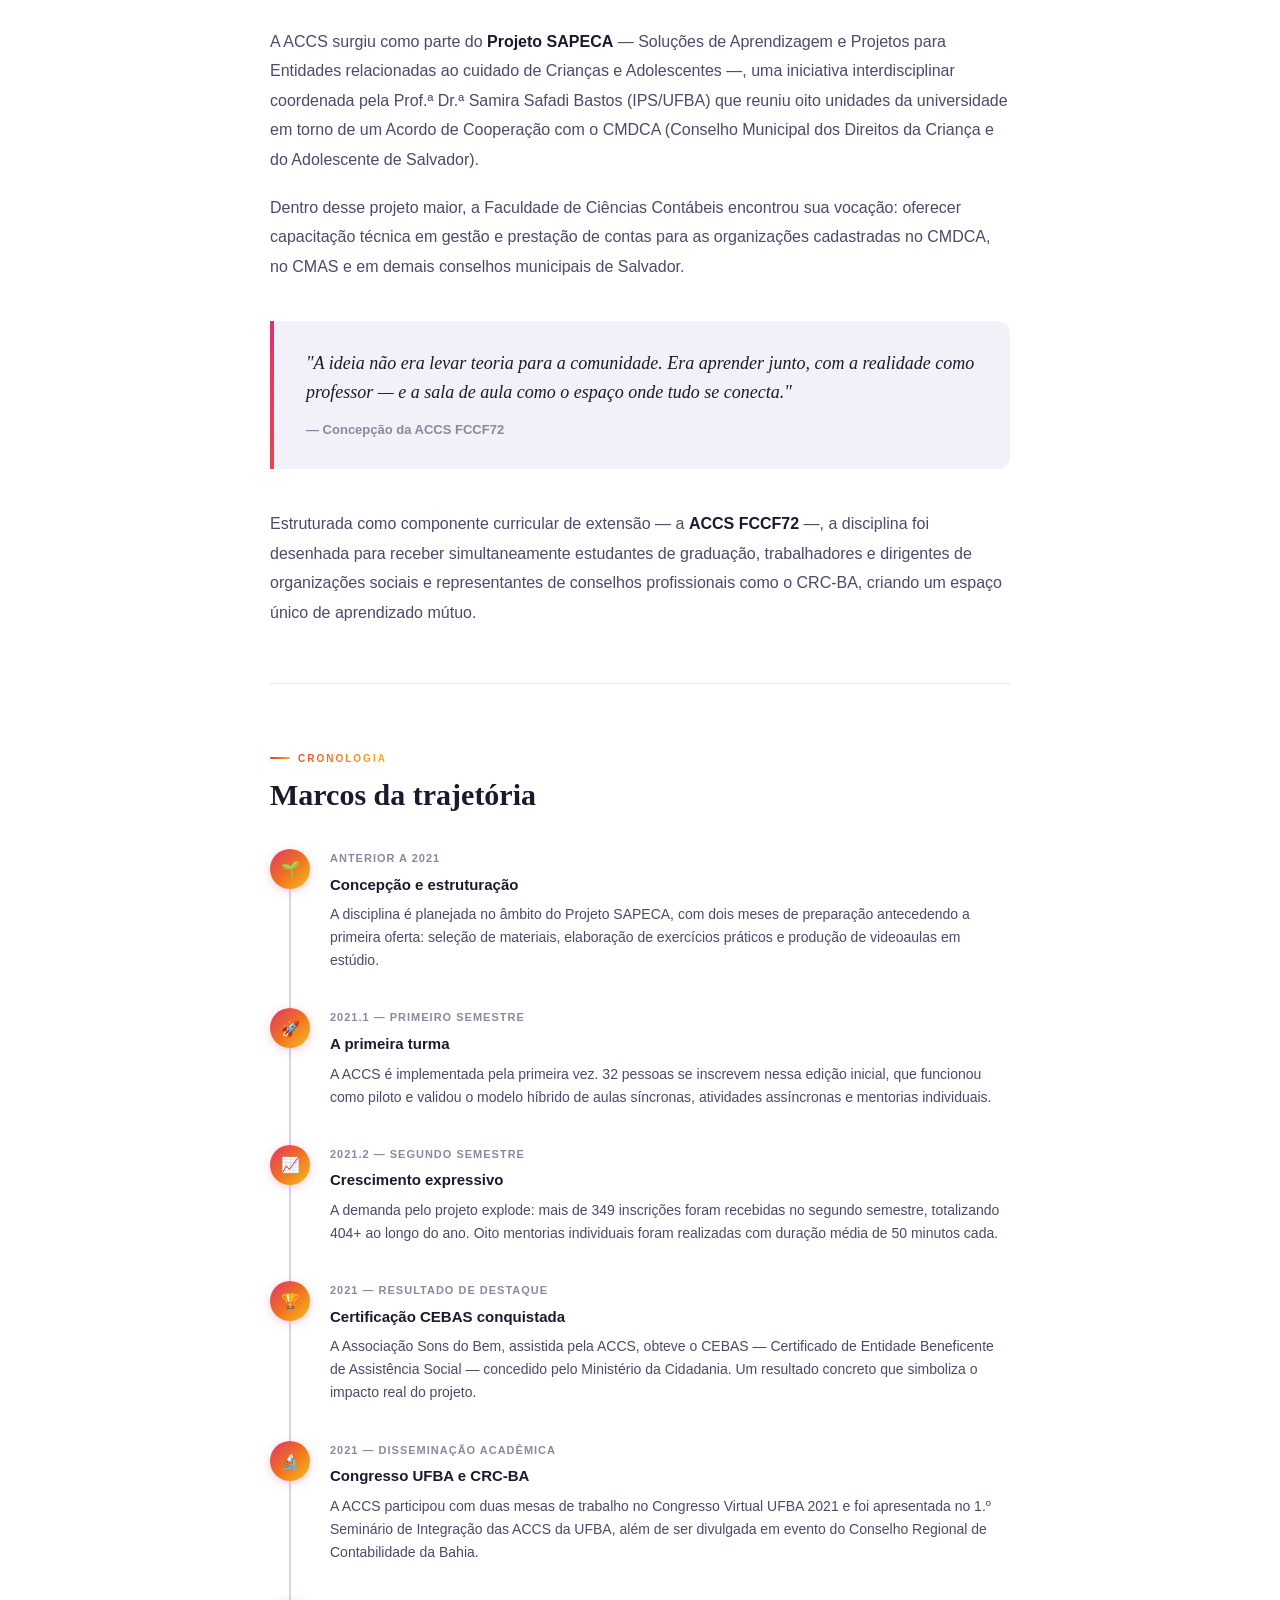
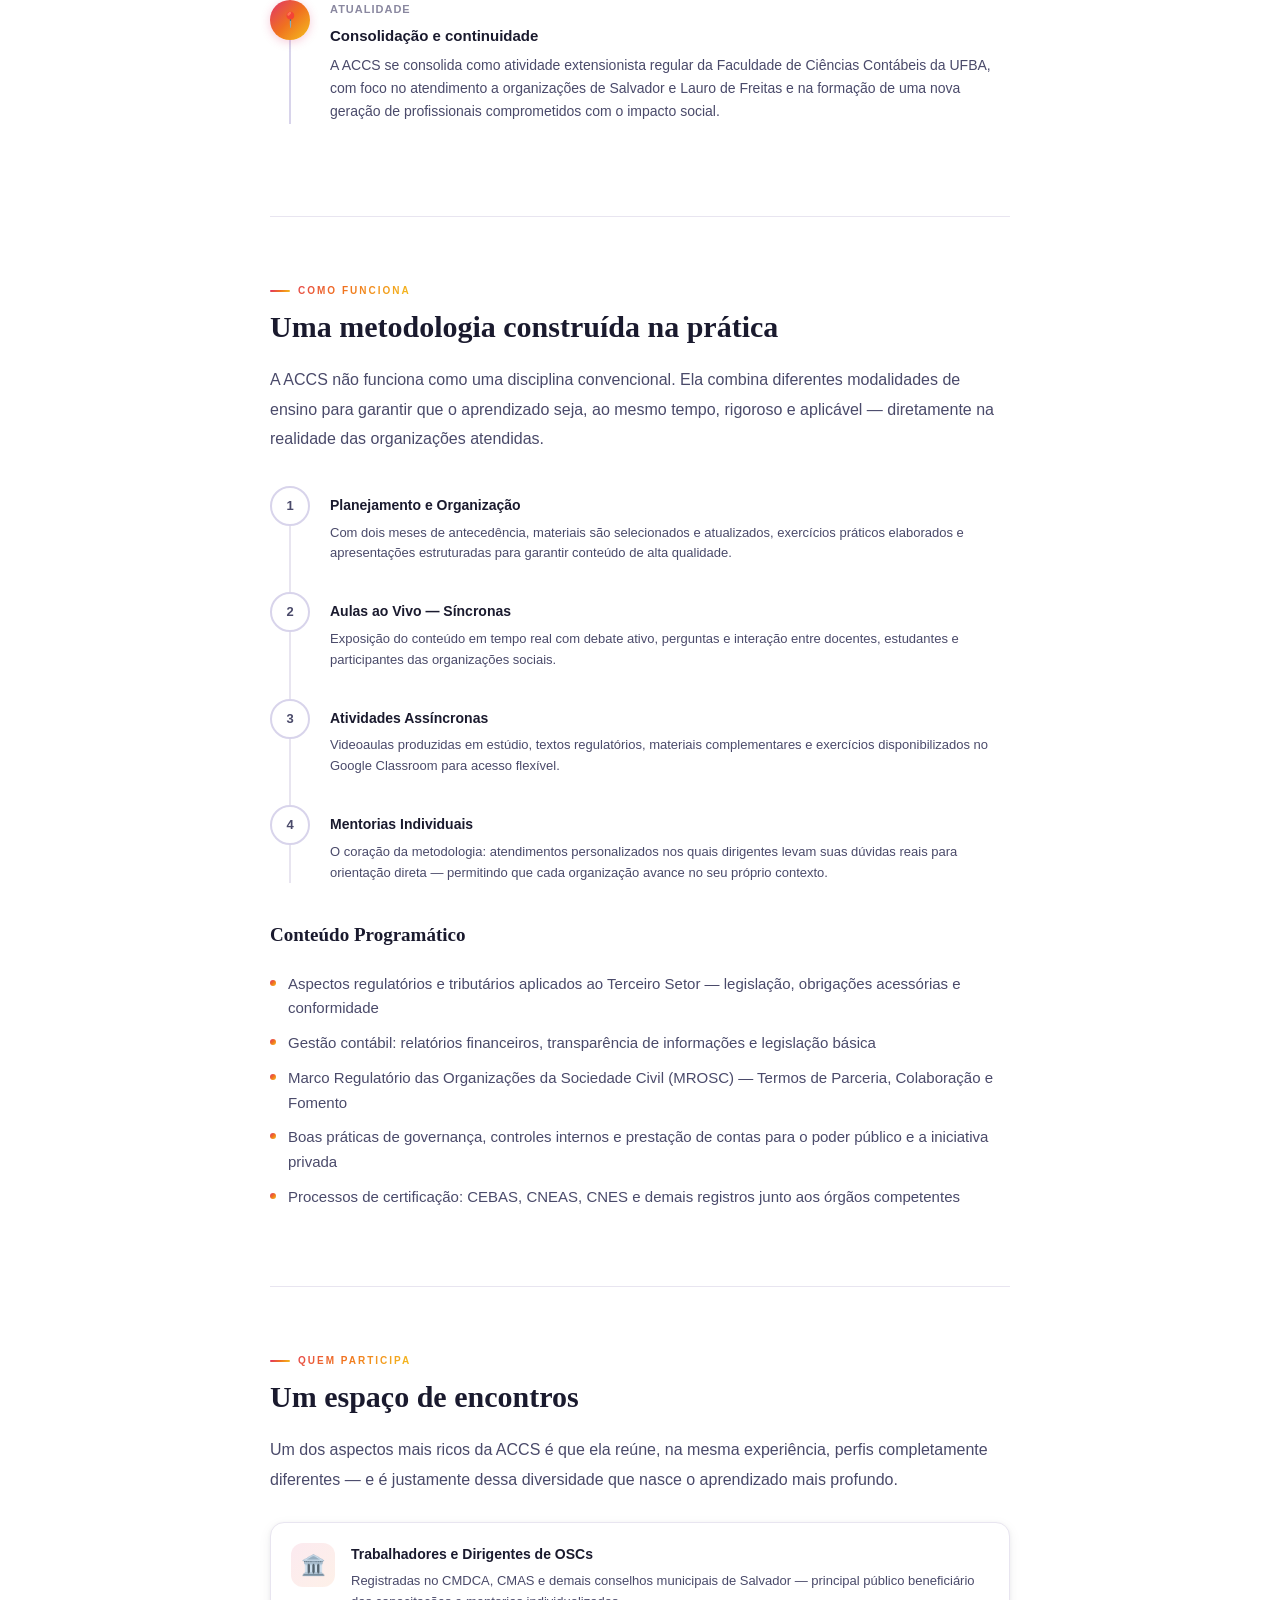
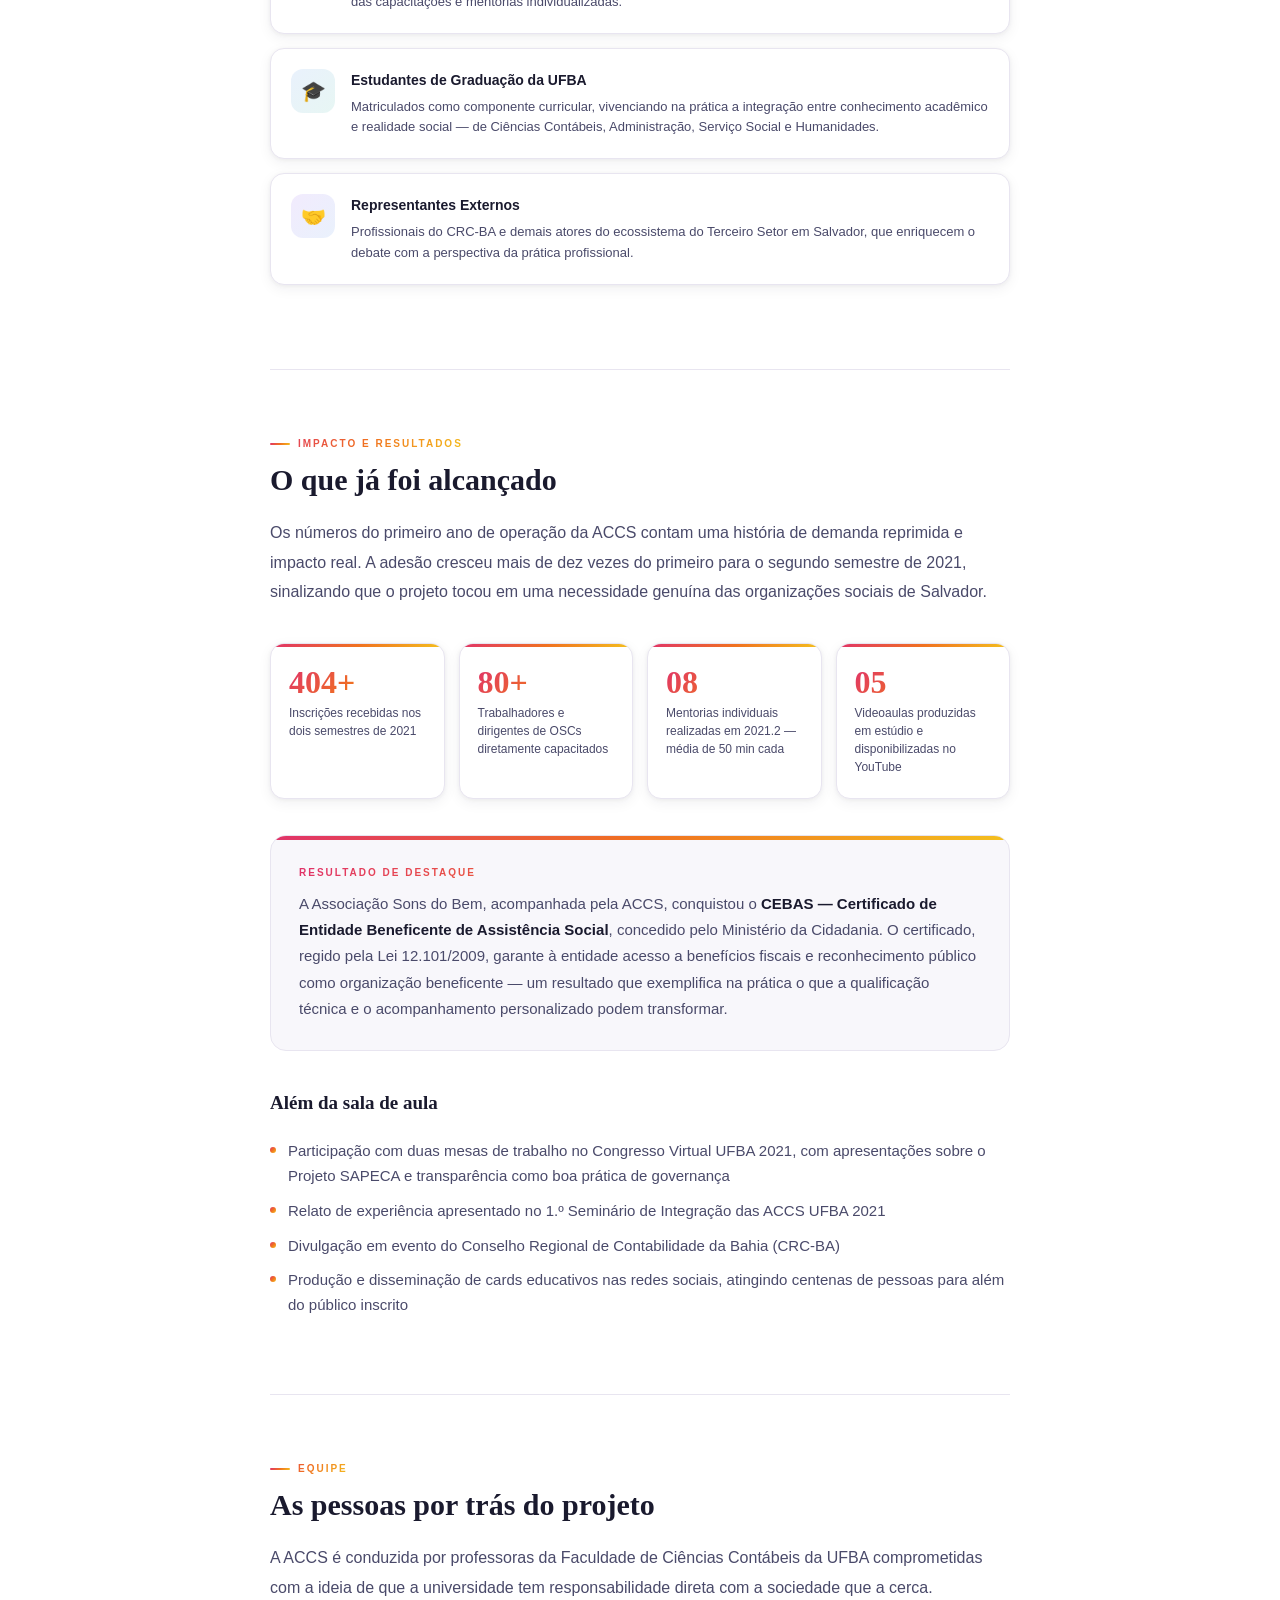
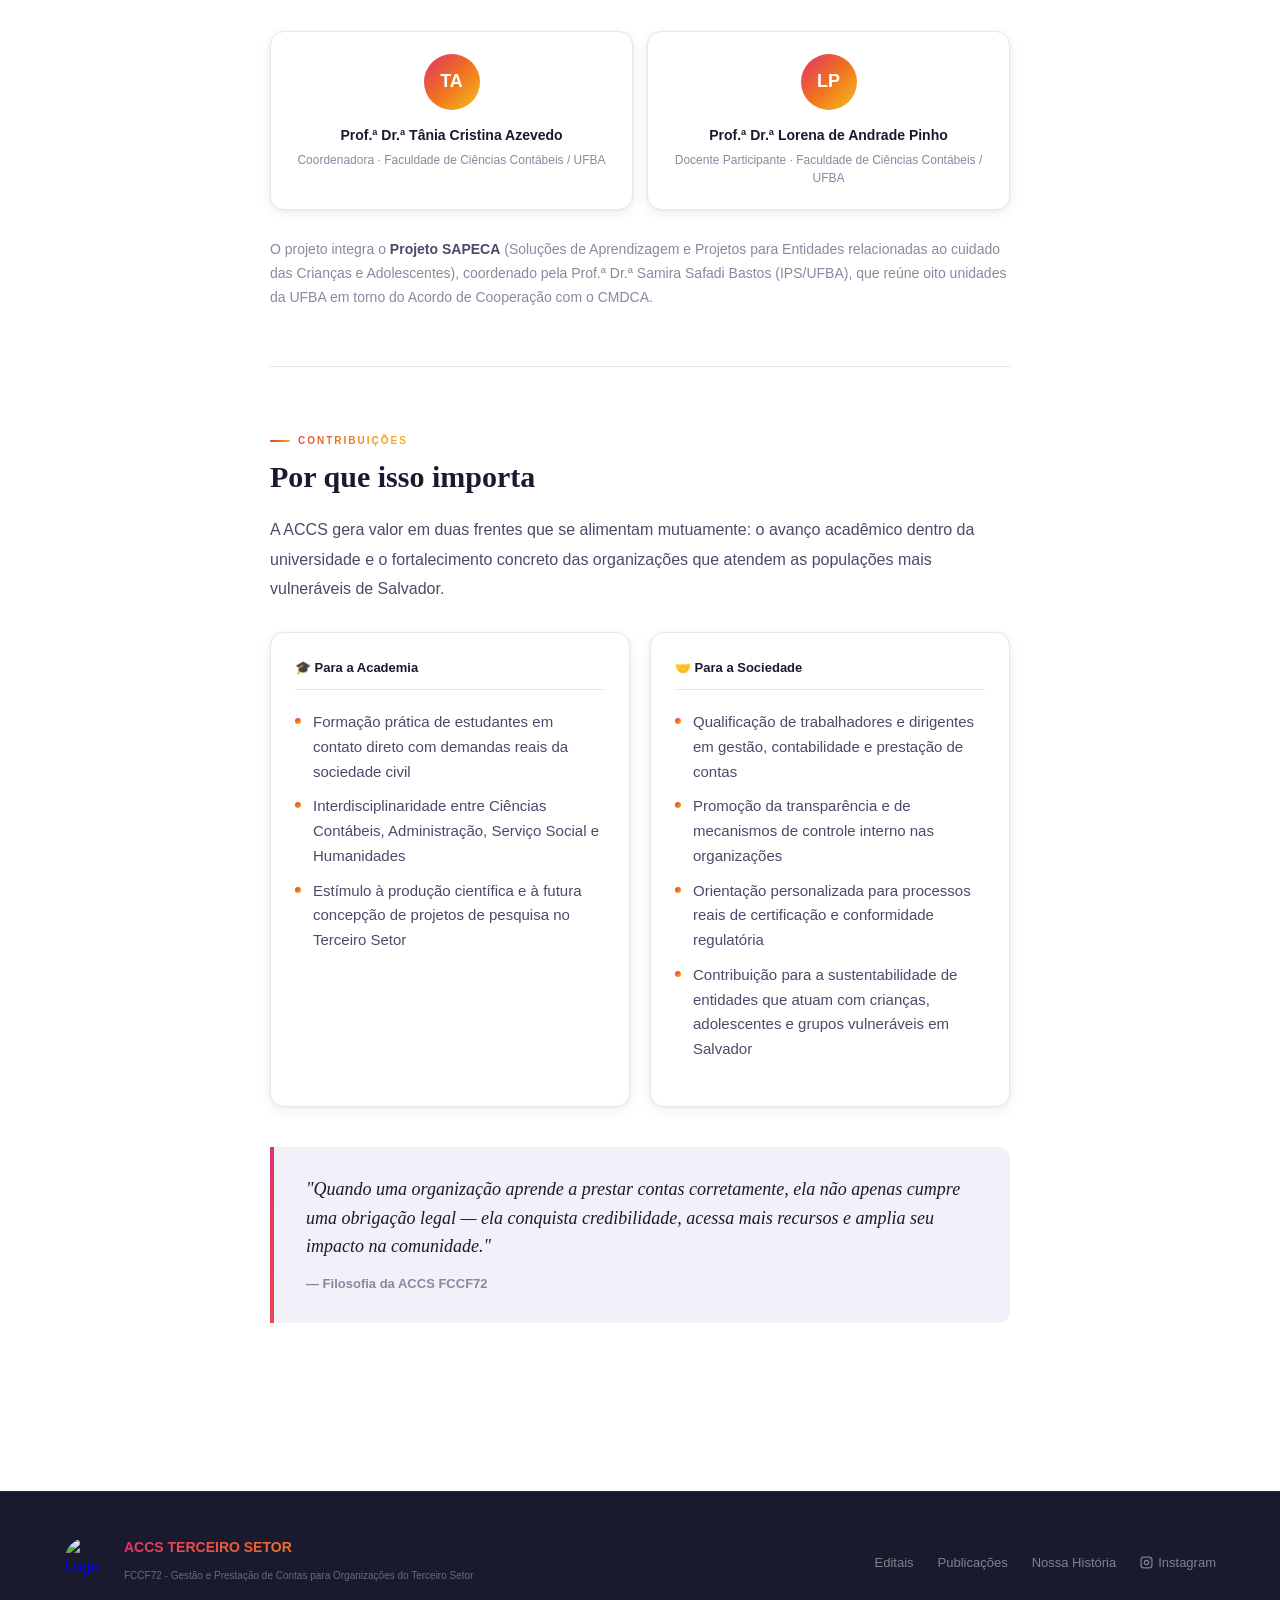
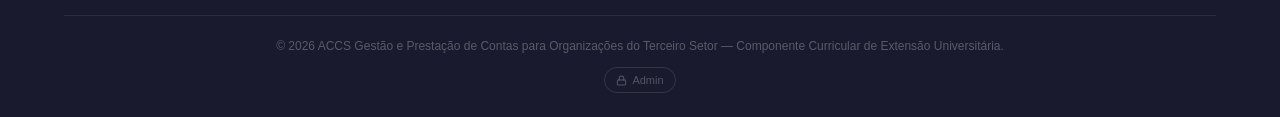
==== commit 42c9db9c: "Adiciona link discreto de acesso ao /admin no rodapé Link sutil com ícone de cadeado na barra inferi" ====
--- a/static/historia.html
+++ b/static/historia.html
@@ -437,6 +437,10 @@
     </div>
     <div class="fbot">
       <p class="fcopy">© 2026 ACCS Gestão e Prestação de Contas para Organizações do Terceiro Setor — Componente Curricular de Extensão Universitária.</p>
+      <a class="fadmin" href="/admin/" aria-label="Acesso à administração do site">
+        <svg width="11" height="11" viewBox="0 0 24 24" fill="none" stroke="currentColor" stroke-width="2.2" stroke-linecap="round" stroke-linejoin="round" aria-hidden="true"><rect x="3" y="11" width="18" height="11" rx="2" ry="2"/><path d="M7 11V7a5 5 0 0 1 10 0v4"/></svg>
+        Admin
+      </a>
     </div>
   </footer>
 
--- a/static/styles/style_historia.css
+++ b/static/styles/style_historia.css
@@ -0,0 +1,1464 @@
+/* ══ TOKENS (identical to main site) ══ */
+:root {
+    --pink: #e0326a;
+    --orange: #f07120;
+    --yellow: #f4c01e;
+    --blue: #2b78e4;
+    --teal: #15a98e;
+    --grad: linear-gradient(135deg, var(--pink) 0%, var(--orange) 50%, var(--yellow) 100%);
+    --bg: #ffffff;
+    --bg2: #f8f7fb;
+    --bg3: #f2f0f9;
+    --surface: #ffffff;
+    --dark: #1a1a2e;
+    --border: #e8e5f0;
+    --border2: #d8d4eb;
+    --text: #1a1a2e;
+    --text2: #4a4a6a;
+    --muted: #8a88a0;
+    --shadow-s: 0 1px 4px rgba(26, 26, 46, .05), 0 4px 14px rgba(26, 26, 46, .06);
+    --shadow-m: 0 2px 8px rgba(26, 26, 46, .07), 0 8px 28px rgba(26, 26, 46, .09);
+}
+
+/* ══ RESET ══ */
+*,
+*::before,
+*::after {
+    box-sizing: border-box;
+    margin: 0;
+    padding: 0;
+}
+
+html {
+    scroll-behavior: smooth;
+}
+
+body {
+    font-family: 'Plus Jakarta Sans', sans-serif;
+    background: var(--bg);
+    color: var(--text);
+    overflow-x: hidden;
+    line-height: 1.7;
+}
+
+img {
+    max-width: 100%;
+    display: block;
+}
+
+/* ══ UTILITIES ══ */
+.container {
+    max-width: 1160px;
+    margin: 0 auto;
+    padding: 0 5%;
+}
+
+.article-container {
+    max-width: 740px;
+    margin: 0 auto;
+    padding: 0 5%;
+}
+
+/* ══ GRAD BAR ══ */
+.grad-bar {
+    position: fixed;
+    top: 68px;
+    left: 0;
+    right: 0;
+    z-index: 999;
+    height: 3px;
+    background: var(--grad);
+}
+
+/* ══ NAV (identical to main site) ══ */
+nav {
+    position: fixed;
+    top: 0;
+    left: 0;
+    right: 0;
+    z-index: 1000;
+    height: 68px;
+    display: flex;
+    align-items: center;
+    justify-content: space-between;
+    padding: 0 5%;
+    background: rgba(255, 255, 255, .96);
+    backdrop-filter: blur(8px);
+    border-bottom: 1px solid var(--border);
+    box-shadow: 0 1px 6px rgba(26, 26, 46, .05);
+}
+
+.nav-logo {
+    display: flex;
+    align-items: center;
+    gap: 10px;
+    text-decoration: none;
+    flex-shrink: 0;
+}
+
+.nav-logo img {
+    width: 50px;
+    height: 50px;
+    border-radius: 50%;
+    object-fit: contain;
+}
+
+.nav-logo-text {
+    line-height: 1.25;
+}
+
+.nav-logo-text strong {
+    display: block;
+    font-size: 14px;
+    font-weight: 800;
+    background: var(--grad);
+    -webkit-background-clip: text;
+    -webkit-text-fill-color: transparent;
+}
+
+.nav-logo-text span {
+    font-size: 10px;
+    color: var(--muted);
+    font-weight: 500;
+}
+
+.nav-links {
+    display: flex;
+    align-items: center;
+    gap: 28px;
+    list-style: none;
+}
+
+.nav-links a {
+    color: var(--text2);
+    text-decoration: none;
+    font-size: 13px;
+    font-weight: 600;
+    transition: color 0.2s;
+}
+
+.nav-links a:hover {
+    color: var(--text);
+}
+
+.nav-links a.active {
+    color: var(--pink);
+}
+
+.nav-pill {
+    background: var(--grad) !important;
+    color: white !important;
+    -webkit-text-fill-color: white !important;
+    padding: 8px 18px;
+    border-radius: 100px;
+    font-weight: 700 !important;
+    box-shadow: 0 3px 14px rgba(224, 50, 106, .24);
+    transition: box-shadow 0.2s, transform 0.2s !important;
+    display: inline-flex;
+    align-items: center;
+    gap: 6px;
+}
+
+.nav-pill:hover {
+    box-shadow: 0 5px 18px rgba(224, 50, 106, .34) !important;
+    transform: translateY(-1px);
+    color: white !important;
+}
+
+/* Hamburger */
+.nav-toggle {
+    display: none;
+    flex-direction: column;
+    gap: 5px;
+    background: none;
+    border: none;
+    cursor: pointer;
+    padding: 4px;
+}
+
+.nav-toggle span {
+    display: block;
+    width: 22px;
+    height: 2px;
+    background: var(--text);
+    border-radius: 2px;
+    transition: transform 0.25s, opacity 0.25s;
+}
+
+.nav-toggle.open span:nth-child(1) {
+    transform: translateY(7px) rotate(45deg);
+}
+
+.nav-toggle.open span:nth-child(2) {
+    opacity: 0;
+}
+
+.nav-toggle.open span:nth-child(3) {
+    transform: translateY(-7px) rotate(-45deg);
+}
+
+.nav-drawer {
+    display: none;
+    position: fixed;
+    top: 71px;
+    left: 0;
+    right: 0;
+    z-index: 998;
+    background: rgba(255, 255, 255, .98);
+    border-bottom: 1px solid var(--border);
+    box-shadow: 0 8px 24px rgba(26, 26, 46, .09);
+    padding: 20px 5%;
+}
+
+.nav-drawer.open {
+    display: flex;
+    flex-direction: column;
+    gap: 4px;
+}
+
+.nav-drawer a {
+    color: var(--text2);
+    text-decoration: none;
+    font-size: 14px;
+    font-weight: 600;
+    padding: 10px 0;
+    border-bottom: 1px solid var(--border);
+    display: block;
+    transition: color 0.2s;
+}
+
+.nav-drawer a:last-child {
+    border-bottom: none;
+}
+
+.nav-drawer a:hover {
+    color: var(--pink);
+}
+
+.nav-drawer .nav-pill {
+    margin-top: 10px;
+    width: 100%;
+    justify-content: center;
+}
+
+/* ══ PAGE HERO ══ */
+.page-hero {
+    padding: 120px 0 64px;
+    background: var(--bg2);
+    border-bottom: 1px solid var(--border);
+    position: relative;
+    overflow: hidden;
+}
+
+.page-hero::before {
+    content: '';
+    position: absolute;
+    top: 0;
+    right: 0;
+    width: 45%;
+    height: 100%;
+    background: linear-gradient(160deg, var(--bg3) 0%, transparent 70%);
+    clip-path: polygon(12% 0, 100% 0, 100% 100%, 0% 100%);
+    pointer-events: none;
+}
+
+.page-hero-inner {
+    max-width: 740px;
+    margin: 0 auto;
+    padding: 0 5%;
+    position: relative;
+    z-index: 1;
+}
+
+.breadcrumb {
+    display: flex;
+    align-items: center;
+    gap: 8px;
+    font-size: 12px;
+    font-weight: 600;
+    color: var(--muted);
+    margin-bottom: 20px;
+    flex-wrap: wrap;
+}
+
+.breadcrumb a {
+    color: var(--muted);
+    text-decoration: none;
+    transition: color 0.2s;
+}
+
+.breadcrumb a:hover {
+    color: var(--pink);
+}
+
+.breadcrumb span {
+    color: var(--border2);
+}
+
+.page-label {
+    display: inline-block;
+    font-size: 11px;
+    font-weight: 800;
+    letter-spacing: 2px;
+    text-transform: uppercase;
+    background: var(--grad);
+    -webkit-background-clip: text;
+    -webkit-text-fill-color: transparent;
+    margin-bottom: 14px;
+}
+
+.page-hero h1 {
+    font-family: 'Fraunces', serif;
+    font-size: clamp(32px, 4.5vw, 52px);
+    font-weight: 900;
+    color: var(--text);
+    line-height: 1.1;
+    margin-bottom: 18px;
+}
+
+.page-hero h1 em {
+    font-style: italic;
+    background: var(--grad);
+    -webkit-background-clip: text;
+    -webkit-text-fill-color: transparent;
+}
+
+.page-hero-desc {
+    font-size: 17px;
+    color: var(--text2);
+    line-height: 1.8;
+    margin-bottom: 28px;
+}
+
+.hero-meta-row {
+    display: flex;
+    gap: 28px;
+    flex-wrap: wrap;
+    padding-top: 24px;
+    border-top: 1px solid var(--border);
+}
+
+.hero-meta-item {}
+
+.hero-meta-label {
+    font-size: 10px;
+    font-weight: 700;
+    letter-spacing: 1.5px;
+    text-transform: uppercase;
+    color: var(--muted);
+    margin-bottom: 3px;
+}
+
+.hero-meta-value {
+    font-size: 14px;
+    font-weight: 700;
+    color: var(--text);
+}
+
+/* ══ ARTICLE BODY ══ */
+.article-body {
+    padding: 72px 0;
+}
+
+/* Reading progress indicator */
+.progress-bar {
+    position: fixed;
+    top: 71px;
+    left: 0;
+    z-index: 998;
+    height: 3px;
+    background: var(--grad);
+    width: 0%;
+    transition: width 0.1s;
+    opacity: 0.7;
+}
+
+/* Section divider */
+.art-section {
+    padding: 56px 0;
+    border-bottom: 1px solid var(--border);
+}
+
+.art-section:last-child {
+    border-bottom: none;
+}
+
+/* Section label */
+.art-label {
+    display: inline-flex;
+    align-items: center;
+    gap: 8px;
+    font-size: 10px;
+    font-weight: 800;
+    letter-spacing: 2px;
+    text-transform: uppercase;
+    background: var(--grad);
+    -webkit-background-clip: text;
+    -webkit-text-fill-color: transparent;
+    margin-bottom: 10px;
+}
+
+.art-label::before {
+    content: '';
+    display: block;
+    width: 20px;
+    height: 2px;
+    background: var(--grad);
+    flex-shrink: 0;
+    border-radius: 2px;
+}
+
+/* Headings */
+.art-section h2 {
+    font-family: 'Fraunces', serif;
+    font-size: clamp(22px, 2.8vw, 30px);
+    font-weight: 900;
+    color: var(--text);
+    line-height: 1.2;
+    margin-bottom: 20px;
+}
+
+.art-section h3 {
+    font-family: 'Fraunces', serif;
+    font-size: 19px;
+    font-weight: 700;
+    color: var(--text);
+    margin: 36px 0 12px;
+}
+
+/* Paragraphs */
+.art-section p {
+    font-size: 16px;
+    color: var(--text2);
+    line-height: 1.85;
+    margin-bottom: 18px;
+}
+
+.art-section p:last-child {
+    margin-bottom: 0;
+}
+
+.art-section strong {
+    color: var(--text);
+    font-weight: 700;
+}
+
+/* Pull quote */
+.pull-quote {
+    margin: 40px 0;
+    padding: 28px 32px;
+    border-left: 4px solid transparent;
+    border-image: var(--grad) 1;
+    background: var(--bg3);
+    border-radius: 0 12px 12px 0;
+}
+
+.pull-quote p {
+    font-family: 'Fraunces', serif;
+    font-style: italic;
+    font-size: 18px !important;
+    color: var(--text) !important;
+    line-height: 1.6 !important;
+    margin: 0 !important;
+}
+
+.pull-quote cite {
+    display: block;
+    margin-top: 12px;
+    font-size: 13px;
+    font-weight: 600;
+    color: var(--muted);
+    font-style: normal;
+}
+
+/* Stats grid */
+.stats-grid {
+    display: grid;
+    grid-template-columns: repeat(auto-fit, minmax(160px, 1fr));
+    gap: 14px;
+    margin: 36px 0;
+}
+
+.stat-block {
+    background: var(--surface);
+    border: 1px solid var(--border);
+    border-radius: 14px;
+    padding: 22px 18px;
+    box-shadow: var(--shadow-s);
+    position: relative;
+    overflow: hidden;
+}
+
+.stat-block::before {
+    content: '';
+    position: absolute;
+    top: 0;
+    left: 0;
+    right: 0;
+    height: 3px;
+    background: var(--grad);
+}
+
+.stat-num {
+    font-family: 'Fraunces', serif;
+    font-size: 32px;
+    font-weight: 900;
+    line-height: 1;
+    background: var(--grad);
+    -webkit-background-clip: text;
+    -webkit-text-fill-color: transparent;
+    margin-bottom: 6px;
+}
+
+.stat-desc {
+    font-size: 12px;
+    color: var(--text2);
+    line-height: 1.5;
+}
+
+/* Timeline */
+.timeline {
+    position: relative;
+    margin: 36px 0;
+}
+
+.timeline::before {
+    content: '';
+    position: absolute;
+    left: 19px;
+    top: 0;
+    bottom: 0;
+    width: 2px;
+    background: var(--border2);
+}
+
+.tl-item {
+    display: flex;
+    gap: 20px;
+    padding-bottom: 36px;
+    position: relative;
+}
+
+.tl-item:last-child {
+    padding-bottom: 0;
+}
+
+.tl-dot {
+    width: 40px;
+    height: 40px;
+    border-radius: 50%;
+    flex-shrink: 0;
+    background: var(--grad);
+    display: flex;
+    align-items: center;
+    justify-content: center;
+    font-size: 15px;
+    font-weight: 800;
+    color: white;
+    position: relative;
+    z-index: 1;
+    box-shadow: 0 2px 10px rgba(224, 50, 106, .25);
+}
+
+.tl-year {
+    font-size: 11px;
+    font-weight: 800;
+    letter-spacing: 1px;
+    text-transform: uppercase;
+    color: var(--muted);
+    margin-bottom: 4px;
+}
+
+.tl-title {
+    font-size: 15px;
+    font-weight: 700;
+    color: var(--text);
+    margin-bottom: 6px;
+}
+
+.tl-desc {
+    font-size: 14px;
+    color: var(--text2);
+    line-height: 1.65;
+}
+
+/* Steps */
+.steps {
+    display: flex;
+    flex-direction: column;
+    gap: 0;
+    margin: 32px 0;
+    position: relative;
+}
+
+.steps::before {
+    content: '';
+    position: absolute;
+    left: 19px;
+    top: 0;
+    bottom: 0;
+    width: 2px;
+    background: var(--border);
+}
+
+.step {
+    display: flex;
+    gap: 20px;
+    padding-bottom: 28px;
+    position: relative;
+}
+
+.step:last-child {
+    padding-bottom: 0;
+}
+
+.step-num {
+    width: 40px;
+    height: 40px;
+    border-radius: 50%;
+    flex-shrink: 0;
+    background: var(--surface);
+    border: 2px solid var(--border2);
+    display: flex;
+    align-items: center;
+    justify-content: center;
+    font-size: 13px;
+    font-weight: 800;
+    color: var(--text2);
+    position: relative;
+    z-index: 1;
+}
+
+.step-content {
+    padding-top: 8px;
+}
+
+.step-title {
+    font-size: 14px;
+    font-weight: 700;
+    color: var(--text);
+    margin-bottom: 5px;
+}
+
+.step-desc {
+    font-size: 13px;
+    color: var(--text2);
+    line-height: 1.6;
+}
+
+/* Achievement list */
+.ach-list {
+    list-style: none;
+    margin: 20px 0;
+    display: flex;
+    flex-direction: column;
+    gap: 10px;
+}
+
+.ach-list li {
+    display: flex;
+    align-items: flex-start;
+    gap: 12px;
+    font-size: 15px;
+    color: var(--text2);
+    line-height: 1.65;
+}
+
+.ach-list li::before {
+    content: '';
+    width: 6px;
+    height: 6px;
+    border-radius: 50%;
+    background: var(--grad);
+    flex-shrink: 0;
+    margin-top: 8px;
+}
+
+/* Audience cards */
+.audience-grid {
+    display: flex;
+    flex-direction: column;
+    gap: 14px;
+    margin: 28px 0;
+}
+
+.audience-card {
+    display: flex;
+    align-items: flex-start;
+    gap: 16px;
+    background: var(--surface);
+    border: 1px solid var(--border);
+    border-radius: 14px;
+    padding: 20px;
+    box-shadow: var(--shadow-s);
+    transition: box-shadow 0.2s;
+}
+
+.audience-card:hover {
+    box-shadow: var(--shadow-m);
+}
+
+.audience-icon {
+    width: 44px;
+    height: 44px;
+    border-radius: 12px;
+    flex-shrink: 0;
+    display: flex;
+    align-items: center;
+    justify-content: center;
+    font-size: 20px;
+}
+
+.ai1 {
+    background: linear-gradient(135deg, rgba(224, 50, 106, .1), rgba(240, 113, 32, .1));
+}
+
+.ai2 {
+    background: linear-gradient(135deg, rgba(43, 120, 228, .1), rgba(21, 169, 142, .1));
+}
+
+.ai3 {
+    background: linear-gradient(135deg, rgba(124, 58, 237, .1), rgba(43, 120, 228, .1));
+}
+
+.audience-title {
+    font-size: 14px;
+    font-weight: 700;
+    color: var(--text);
+    margin-bottom: 4px;
+}
+
+.audience-desc {
+    font-size: 13px;
+    color: var(--text2);
+    line-height: 1.6;
+}
+
+/* Team cards */
+.team-grid {
+    display: grid;
+    grid-template-columns: 1fr 1fr;
+    gap: 14px;
+    margin: 28px 0;
+}
+
+.team-card {
+    background: var(--surface);
+    border: 1px solid var(--border);
+    border-radius: 14px;
+    padding: 22px;
+    box-shadow: var(--shadow-s);
+    text-align: center;
+}
+
+.team-avatar {
+    width: 56px;
+    height: 56px;
+    border-radius: 50%;
+    margin: 0 auto 14px;
+    background: var(--grad);
+    display: flex;
+    align-items: center;
+    justify-content: center;
+    font-size: 18px;
+    font-weight: 800;
+    color: white;
+}
+
+.team-name {
+    font-size: 14px;
+    font-weight: 700;
+    color: var(--text);
+    margin-bottom: 4px;
+}
+
+.team-role {
+    font-size: 12px;
+    color: var(--muted);
+    line-height: 1.5;
+}
+
+/* Highlight box */
+.highlight-box {
+    background: var(--bg2);
+    border: 1px solid var(--border);
+    border-radius: 16px;
+    padding: 28px;
+    margin: 32px 0;
+    position: relative;
+    overflow: hidden;
+}
+
+.highlight-box::before {
+    content: '';
+    position: absolute;
+    top: 0;
+    left: 0;
+    right: 0;
+    height: 4px;
+    background: var(--grad);
+}
+
+.highlight-box-label {
+    font-size: 10px;
+    font-weight: 800;
+    letter-spacing: 2px;
+    text-transform: uppercase;
+    background: var(--grad);
+    -webkit-background-clip: text;
+    -webkit-text-fill-color: transparent;
+    margin-bottom: 10px;
+    display: block;
+}
+
+.highlight-box p {
+    font-size: 15px !important;
+    color: var(--text2);
+    line-height: 1.75;
+    margin: 0 !important;
+}
+
+/* Contribution cols */
+.contrib-grid {
+    display: grid;
+    grid-template-columns: 1fr 1fr;
+    gap: 20px;
+    margin: 28px 0;
+}
+
+.contrib-col {
+    background: var(--surface);
+    border: 1px solid var(--border);
+    border-radius: 14px;
+    padding: 24px;
+    box-shadow: var(--shadow-s);
+}
+
+.contrib-col-title {
+    font-size: 13px;
+    font-weight: 800;
+    color: var(--text);
+    margin-bottom: 14px;
+    padding-bottom: 10px;
+    border-bottom: 1px solid var(--border);
+}
+
+/* ══ FOOTER (identical to main site) ══ */
+footer {
+    background: var(--dark);
+    padding: 44px 5% 24px;
+    border-top: 1px solid rgba(255, 255, 255, .06);
+}
+
+.footer-inner {
+    max-width: 1160px;
+    margin: 0 auto;
+    display: flex;
+    align-items: center;
+    justify-content: space-between;
+    gap: 24px;
+    flex-wrap: wrap;
+    padding-bottom: 28px;
+    border-bottom: 1px solid rgba(255, 255, 255, .08);
+    margin-bottom: 20px;
+}
+
+.flogo {
+    display: flex;
+    align-items: center;
+    gap: 10px;
+    text-decoration: none;
+}
+
+.flogo img {
+    width: 50px;
+    height: 50px;
+    border-radius: 50%;
+    object-fit: contain;
+}
+
+.flogo-text strong {
+    display: block;
+    font-size: 14px;
+    font-weight: 800;
+    background: var(--grad);
+    -webkit-background-clip: text;
+    -webkit-text-fill-color: transparent;
+}
+
+.flogo-text span {
+    font-size: 10px;
+    color: rgba(255, 255, 255, .35);
+}
+
+.fnav {
+    display: flex;
+    align-items: center;
+    gap: 24px;
+    flex-wrap: wrap;
+    list-style: none;
+}
+
+.fnav a {
+    color: rgba(255, 255, 255, .45);
+    text-decoration: none;
+    font-size: 13px;
+    font-weight: 500;
+    transition: color 0.2s;
+}
+
+.fnav a:hover {
+    color: rgba(255, 255, 255, .85);
+}
+
+.fig-link {
+    color: rgba(255, 255, 255, .45);
+    text-decoration: none;
+    font-size: 13px;
+    font-weight: 500;
+    transition: color 0.2s;
+}
+
+.fig-link:hover {
+    color: rgba(255, 255, 255, .85);
+}
+
+.fbot {
+    max-width: 1160px;
+    margin: 0 auto;
+    display: flex;
+    flex-direction: column;
+    align-items: center;
+}
+
+.fcopy {
+    font-size: 12px;
+    color: rgba(255, 255, 255, .28);
+    text-align: center;
+}
+
+/* Discreet admin access link */
+.fadmin {
+    display: inline-flex;
+    align-items: center;
+    gap: 5px;
+    margin-top: 10px;
+    font-size: 11px;
+    font-weight: 500;
+    color: rgba(255, 255, 255, .25);
+    text-decoration: none;
+    border: 1px solid rgba(255, 255, 255, .12);
+    border-radius: 100px;
+    padding: 3px 11px;
+    transition: color 0.2s, border-color 0.2s;
+}
+
+.fadmin:hover {
+    color: rgba(255, 255, 255, .7);
+    border-color: rgba(255, 255, 255, .35);
+}
+
+/* ══ FADE-IN ══ */
+.fade-in {
+    opacity: 0;
+    transform: translateY(16px);
+    transition: opacity .55s ease, transform .55s ease;
+}
+
+.fade-in.visible {
+    opacity: 1;
+    transform: translateY(0);
+}
+
+/* ══════════════════════════════════════
+RESPONSIVE — TABLET  (≤ 1024px)
+══════════════════════════════════════ */
+@media (max-width: 1024px) {
+    .article-container {
+    max-width: 680px;
+    }
+
+    .stats-grid {
+    grid-template-columns: repeat(2, 1fr);
+    }
+
+    .contrib-grid {
+    grid-template-columns: repeat(2, 1fr);
+    }
+
+    .team-grid {
+    grid-template-columns: repeat(2, 1fr);
+    }
+
+    .page-hero h1 {
+    font-size: clamp(28px, 4vw, 42px);
+    }
+
+    .art-section h2 {
+    font-size: clamp(20px, 2.5vw, 26px);
+    }
+}
+
+/* ══════════════════════════════════════
+RESPONSIVE — MOBILE  (≤ 768px)
+══════════════════════════════════════ */
+@media (max-width: 768px) {
+
+    /* Nav */
+    nav .nav-links {
+    display: none;
+    }
+
+    .nav-toggle {
+    display: flex;
+    }
+
+    /* Nav logo: hide long subtitle on mobile so the nav fits the viewport */
+    .nav-logo-text span {
+    display: none;
+    }
+
+    /* Containers — full width with comfortable padding */
+    .container,
+    .article-container {
+    padding: 0 20px;
+    max-width: 100%;
+    }
+
+    /* Page hero */
+    .page-hero {
+    padding: 96px 0 40px;
+    }
+
+    .page-hero::before {
+    display: none;
+    }
+
+    .page-hero h1 {
+    font-size: clamp(26px, 7vw, 38px);
+    line-height: 1.15;
+    }
+
+    .page-hero-desc {
+    font-size: 15px;
+    }
+
+    /* Hero meta: two-column wrap */
+    .hero-meta-row {
+    display: grid;
+    grid-template-columns: 1fr 1fr;
+    gap: 16px;
+    }
+
+    /* Article sections */
+    .art-section {
+    padding-top: 40px;
+    padding-bottom: 40px;
+    }
+
+    .art-section h2 {
+    font-size: clamp(20px, 5vw, 26px);
+    }
+
+    .art-section h3 {
+    font-size: 17px;
+    margin: 28px 0 10px;
+    }
+
+    .art-section p {
+    font-size: 15px;
+    line-height: 1.8;
+    }
+
+    /* Pull quote */
+    .pull-quote {
+    padding: 20px 18px;
+    margin: 28px 0;
+    }
+
+    .pull-quote p {
+    font-size: 16px !important;
+    }
+
+    /* Stats: 2 col on tablet */
+    .stats-grid {
+    grid-template-columns: repeat(2, 1fr);
+    gap: 12px;
+    margin: 24px 0;
+    }
+
+    .stat-num {
+    font-size: 26px;
+    }
+
+    /* Timeline — tighter */
+    .timeline::before {
+    left: 17px;
+    }
+
+    .tl-dot {
+    width: 34px;
+    height: 34px;
+    font-size: 13px;
+    }
+
+    .tl-title {
+    font-size: 14px;
+    }
+
+    .tl-desc {
+    font-size: 13px;
+    }
+
+    /* Steps */
+    .steps::before {
+    left: 17px;
+    }
+
+    .step-num {
+    width: 34px;
+    height: 34px;
+    font-size: 12px;
+    }
+
+    .step-title {
+    font-size: 14px;
+    }
+
+    .step-desc {
+    font-size: 13px;
+    }
+
+    /* Achievement list */
+    .ach-list li {
+    font-size: 14px;
+    }
+
+    /* Audience cards */
+    .audience-card {
+    padding: 16px;
+    }
+
+    .audience-icon {
+    width: 38px;
+    height: 38px;
+    font-size: 17px;
+    flex-shrink: 0;
+    }
+
+    .audience-title {
+    font-size: 14px;
+    }
+
+    .audience-desc {
+    font-size: 13px;
+    }
+
+    /* Team: single column */
+    .team-grid {
+    grid-template-columns: 1fr;
+    gap: 12px;
+    }
+
+    /* Contribution cols: single column */
+    .contrib-grid {
+    grid-template-columns: 1fr;
+    gap: 14px;
+    }
+
+    /* Highlight box */
+    .highlight-box {
+    padding: 20px;
+    }
+
+    .highlight-box p {
+    font-size: 14px !important;
+    }
+
+    /* Footer */
+    .footer-inner {
+    flex-direction: column;
+    align-items: flex-start;
+    gap: 20px;
+    }
+
+    .fnav {
+    gap: 14px;
+    flex-wrap: wrap;
+    }
+}
+
+/* ══════════════════════════════════════
+RESPONSIVE — SMALL MOBILE  (≤ 480px)
+══════════════════════════════════════ */
+@media (max-width: 480px) {
+
+    /* Containers — tighter padding on small screens */
+    .container,
+    .article-container {
+    padding: 0 16px;
+    }
+
+    /* Page hero */
+    .page-hero {
+    padding: 88px 0 36px;
+    }
+
+    .page-hero h1 {
+    font-size: clamp(24px, 8vw, 32px);
+    }
+
+    .page-hero-desc {
+    font-size: 14px;
+    line-height: 1.75;
+    }
+
+    /* Hero meta: single column */
+    .hero-meta-row {
+    grid-template-columns: 1fr 1fr;
+    gap: 12px;
+    }
+
+    .hero-meta-value {
+    font-size: 13px;
+    }
+
+    .hero-meta-label {
+    font-size: 9px;
+    }
+
+    /* Breadcrumb */
+    .breadcrumb {
+    font-size: 11px;
+    }
+
+    /* Stats: single column */
+    .stats-grid {
+    grid-template-columns: 1fr;
+    gap: 10px;
+    margin: 20px 0;
+    }
+
+    .stat-block {
+    padding: 18px 16px;
+    }
+
+    .stat-num {
+    font-size: 28px;
+    }
+
+    .stat-desc {
+    font-size: 12px;
+    }
+
+    /* Article sections */
+    .art-section {
+    padding-top: 32px;
+    padding-bottom: 32px;
+    }
+
+    .art-section h2 {
+    font-size: 20px;
+    }
+
+    .art-section h3 {
+    font-size: 16px;
+    margin: 24px 0 8px;
+    }
+
+    .art-section p {
+    font-size: 14px;
+    line-height: 1.8;
+    margin-bottom: 14px;
+    }
+
+    /* Section label */
+    .art-label {
+    font-size: 9px;
+    }
+
+    /* Pull quote */
+    .pull-quote {
+    padding: 16px;
+    margin: 24px 0;
+    border-radius: 0 10px 10px 0;
+    }
+
+    .pull-quote p {
+    font-size: 15px !important;
+    line-height: 1.6 !important;
+    }
+
+    .pull-quote cite {
+    font-size: 12px;
+    margin-top: 10px;
+    }
+
+    /* Timeline */
+    .tl-item {
+    gap: 14px;
+    padding-bottom: 28px;
+    }
+
+    .tl-dot {
+    width: 32px;
+    height: 32px;
+    font-size: 12px;
+    }
+
+    .timeline::before {
+    left: 15px;
+    }
+
+    .tl-year {
+    font-size: 10px;
+    }
+
+    .tl-title {
+    font-size: 14px;
+    }
+
+    .tl-desc {
+    font-size: 13px;
+    line-height: 1.6;
+    }
+
+    /* Steps */
+    .step {
+    gap: 14px;
+    padding-bottom: 24px;
+    }
+
+    .step-num {
+    width: 32px;
+    height: 32px;
+    font-size: 12px;
+    }
+
+    .steps::before {
+    left: 15px;
+    }
+
+    .step-content {
+    padding-top: 6px;
+    }
+
+    .step-title {
+    font-size: 14px;
+    }
+
+    .step-desc {
+    font-size: 13px;
+    }
+
+    /* Achievement list */
+    .ach-list {
+    gap: 8px;
+    margin: 16px 0;
+    }
+
+    .ach-list li {
+    font-size: 13px;
+    gap: 10px;
+    line-height: 1.6;
+    }
+
+    /* Audience cards */
+    .audience-grid {
+    gap: 10px;
+    margin: 20px 0;
+    }
+
+    .audience-card {
+    padding: 14px;
+    gap: 12px;
+    border-radius: 12px;
+    }
+
+    .audience-icon {
+    width: 36px;
+    height: 36px;
+    font-size: 16px;
+    border-radius: 10px;
+    }
+
+    .audience-title {
+    font-size: 13px;
+    }
+
+    .audience-desc {
+    font-size: 12px;
+    }
+
+    /* Team cards */
+    .team-grid {
+    margin: 20px 0;
+    }
+
+    .team-card {
+    padding: 18px;
+    }
+
+    .team-avatar {
+    width: 48px;
+    height: 48px;
+    font-size: 16px;
+    margin-bottom: 10px;
+    }
+
+    .team-name {
+    font-size: 13px;
+    }
+
+    .team-role {
+    font-size: 11px;
+    }
+
+    /* Contribution cols */
+    .contrib-grid {
+    gap: 10px;
+    margin: 20px 0;
+    }
+
+    .contrib-col {
+    padding: 18px;
+    }
+
+    .contrib-col-title {
+    font-size: 13px;
+    }
+
+    /* Highlight box */
+    .highlight-box {
+    padding: 18px;
+    margin: 24px 0;
+    border-radius: 12px;
+    }
+
+    .highlight-box-label {
+    font-size: 9px;
+    }
+
+    .highlight-box p {
+    font-size: 13px !important;
+    }
+
+    /* Progress bar — keep but slim */
+    .progress-bar {
+    height: 2px;
+    }
+
+    /* Footer */
+    .footer-inner {
+    gap: 16px;
+    }
+
+    .fnav {
+    gap: 12px;
+    }
+
+    .fcopy {
+    font-size: 11px;
+    line-height: 1.6;
+    }
+}
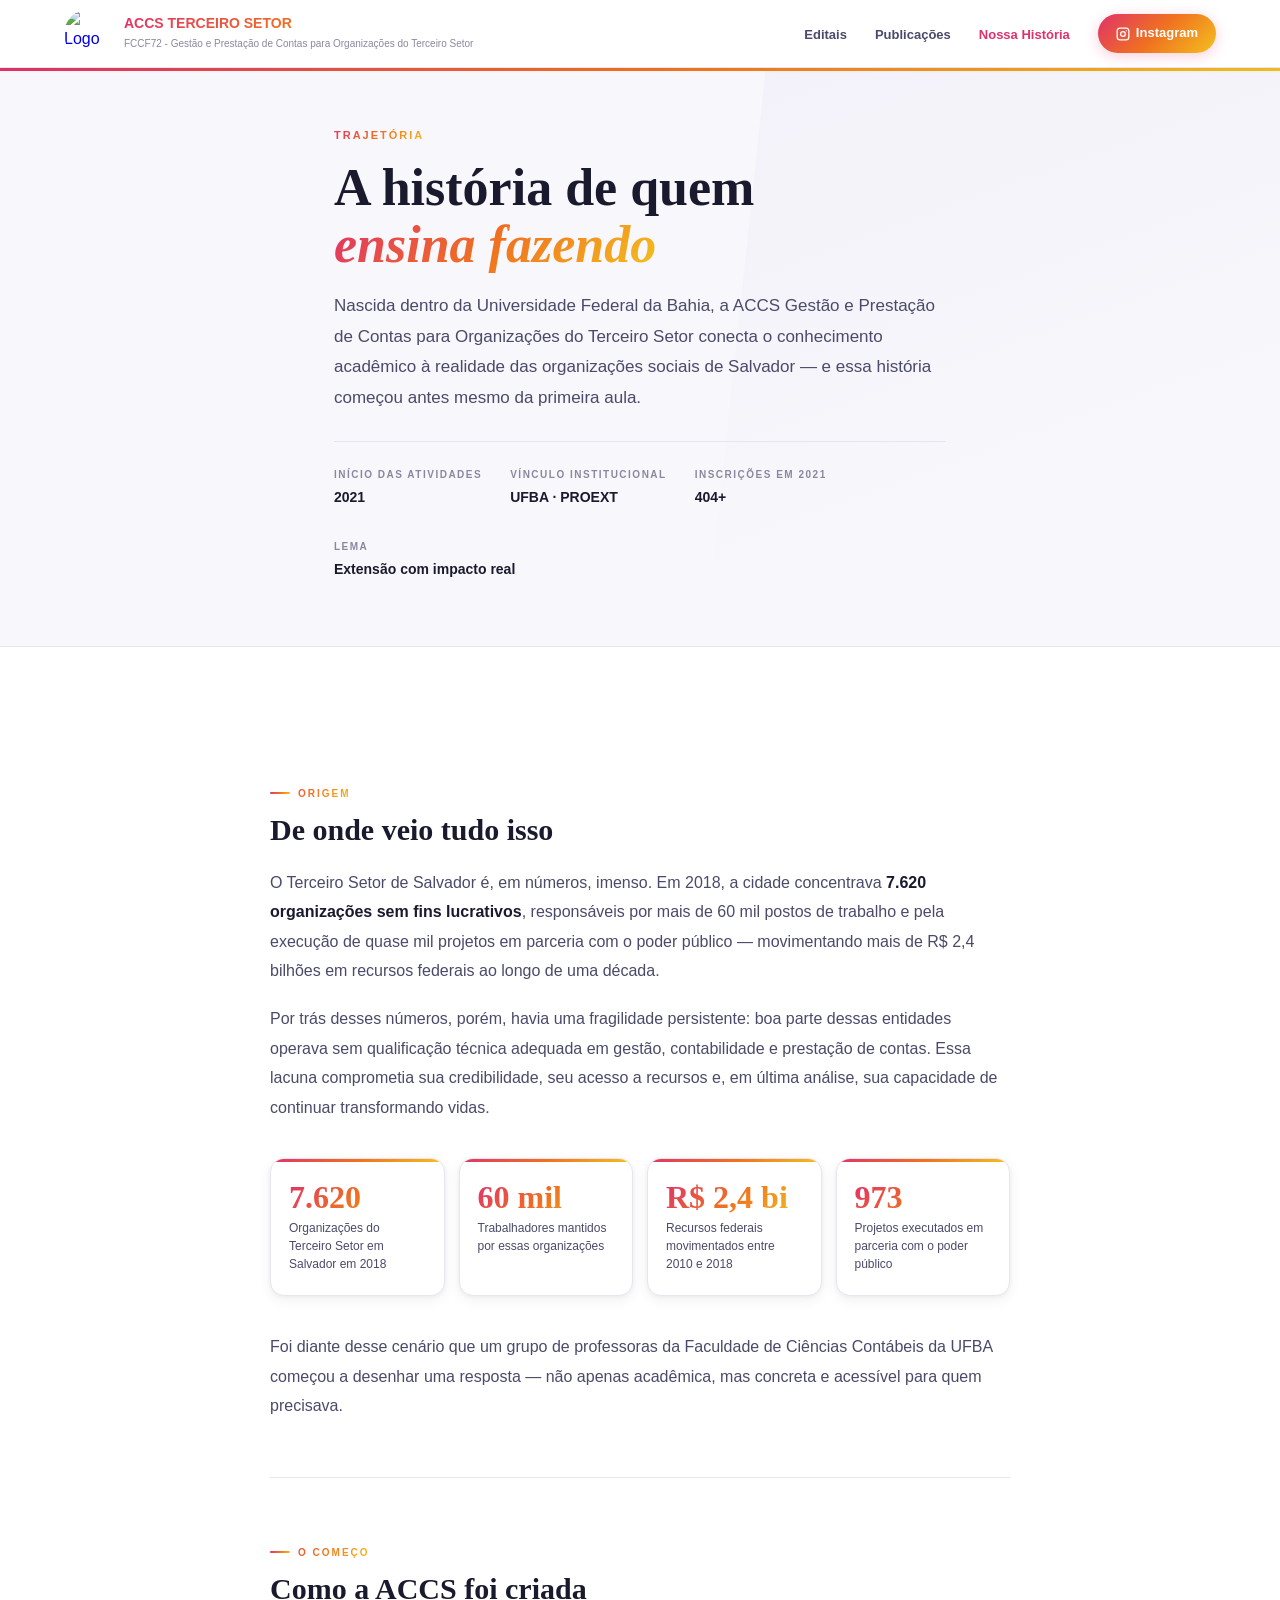
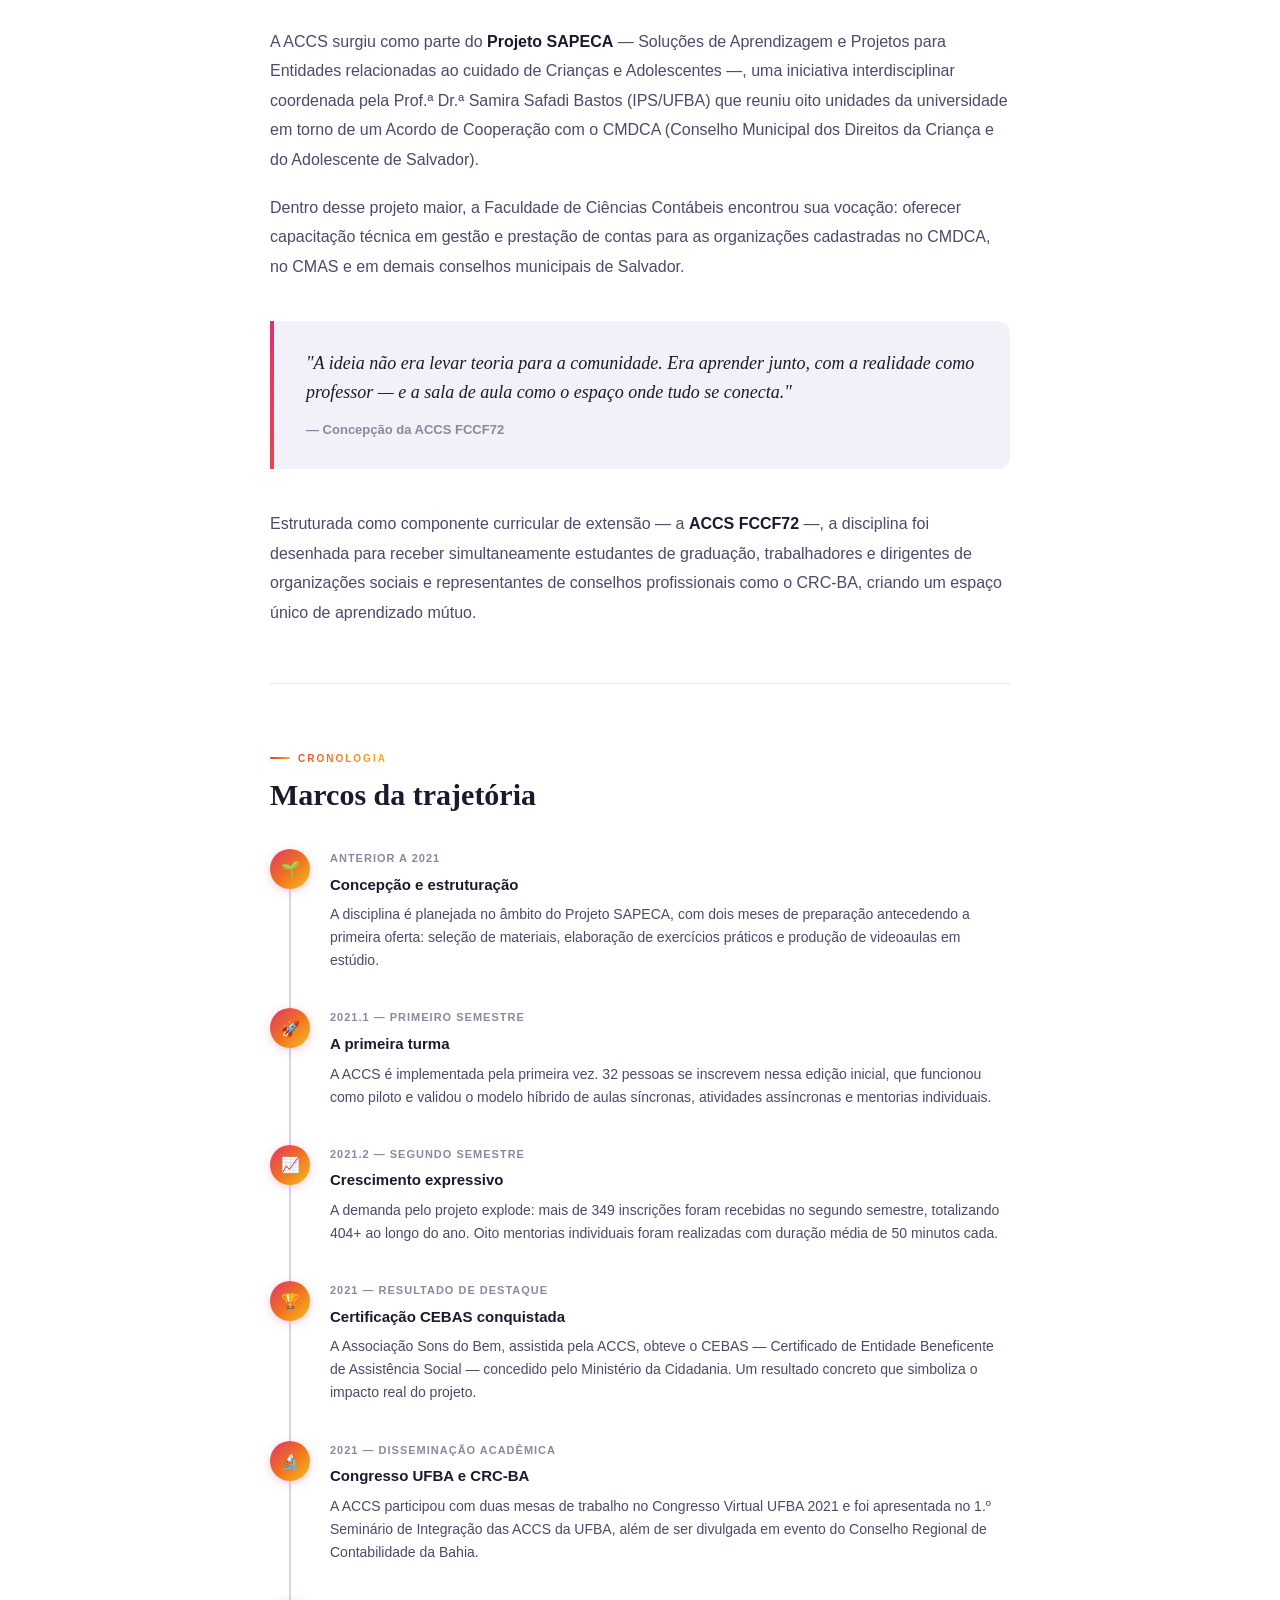
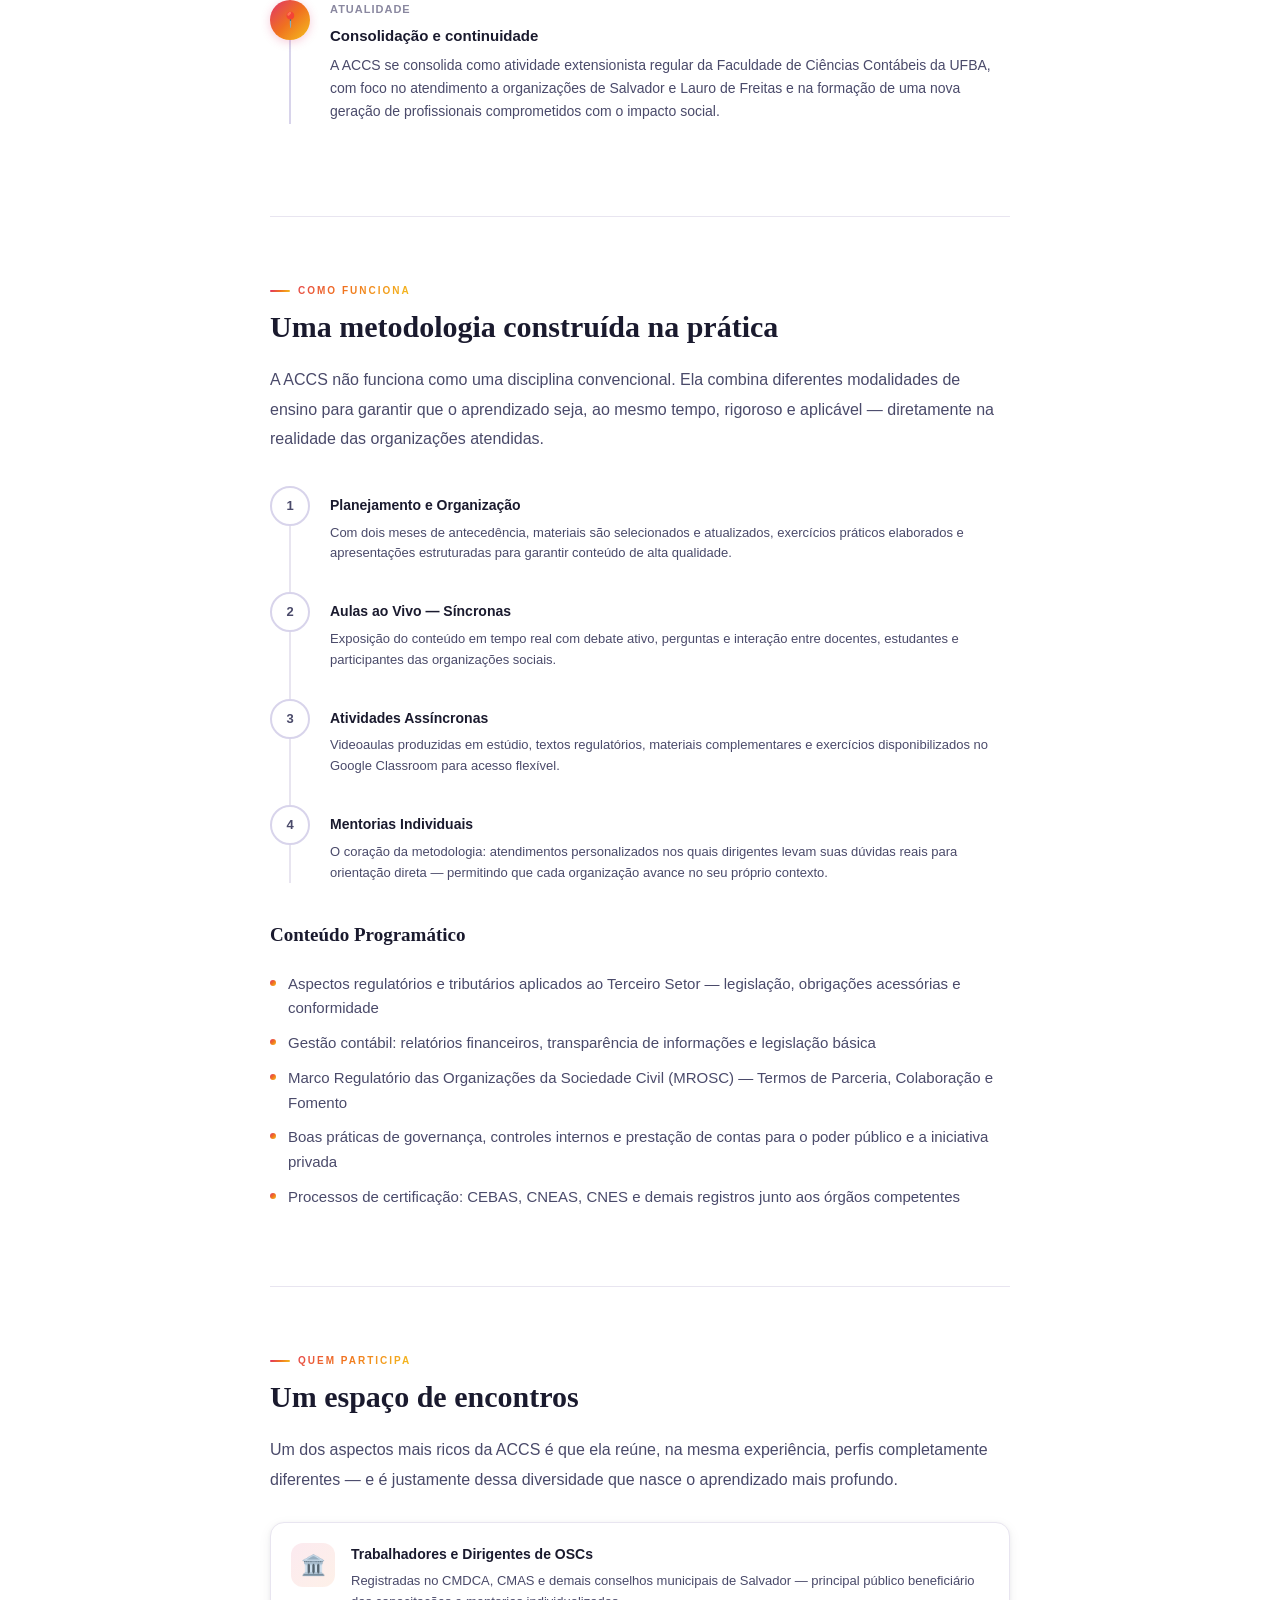
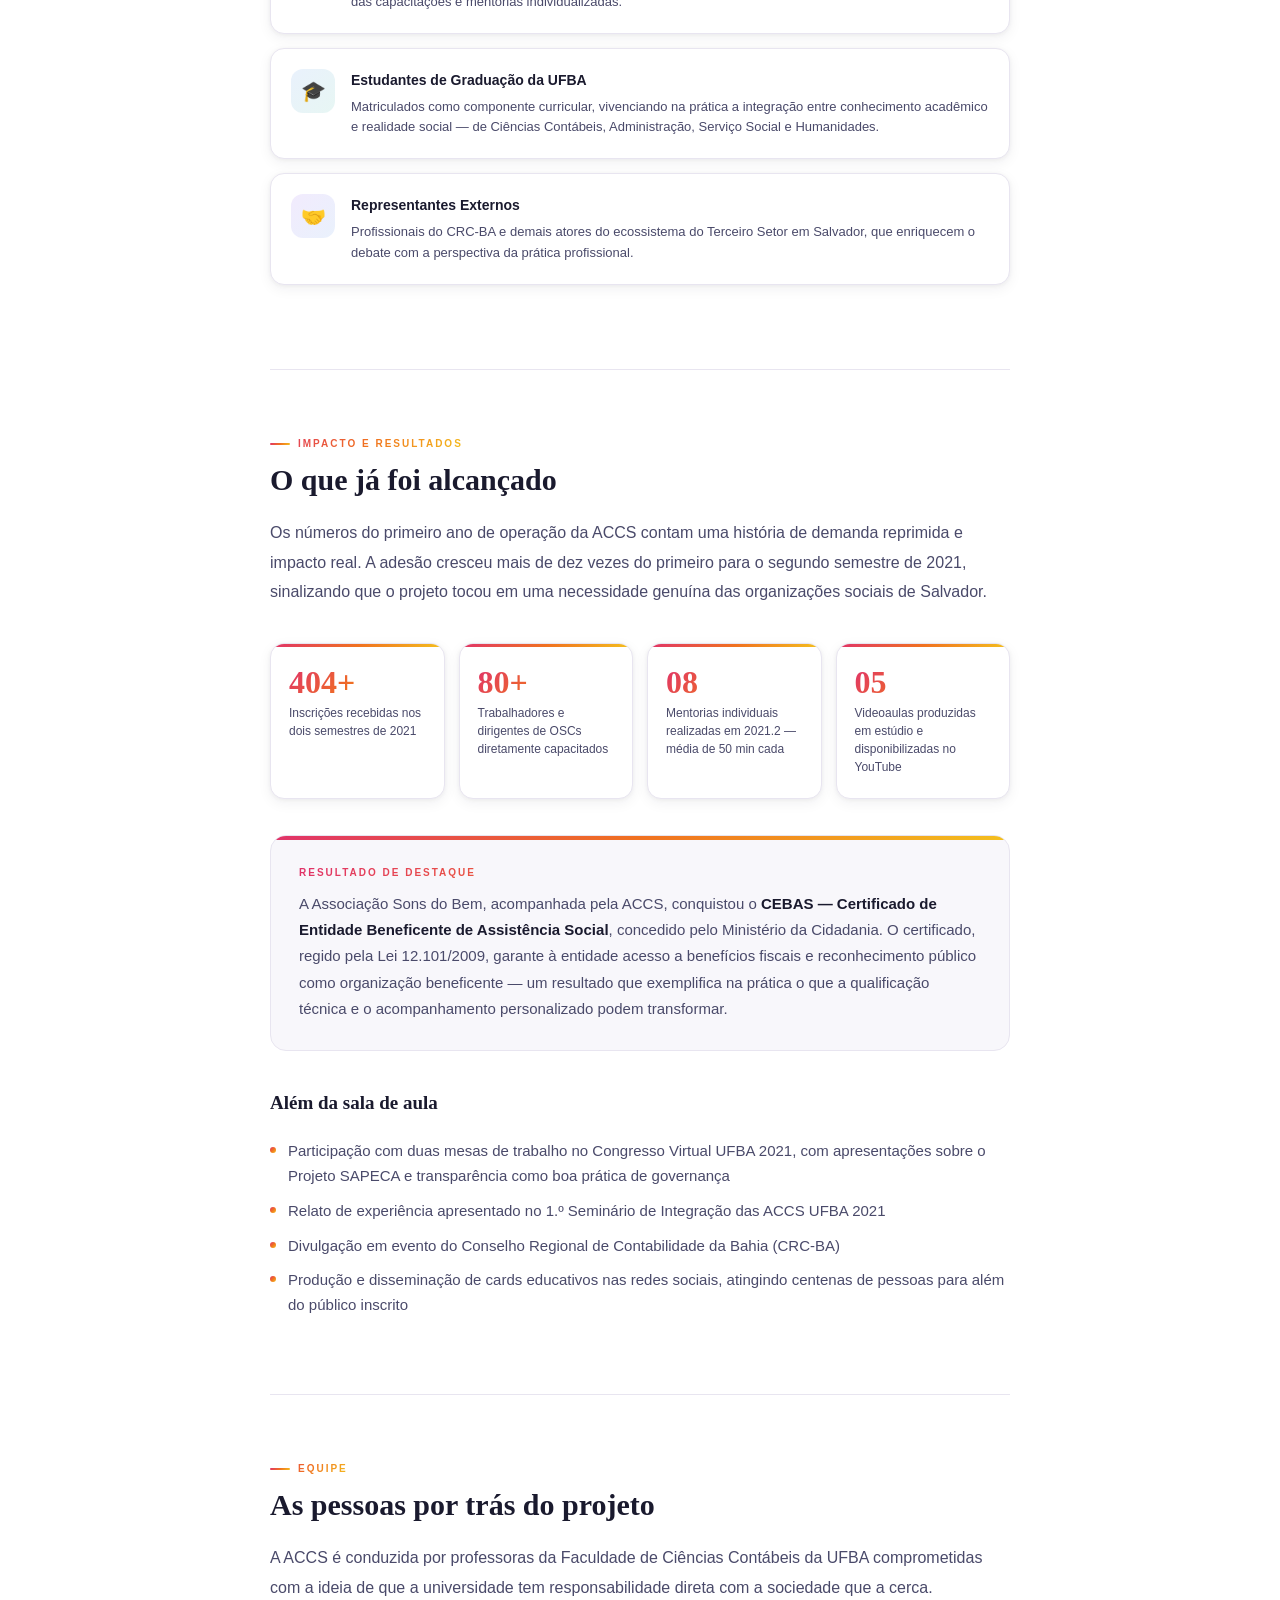
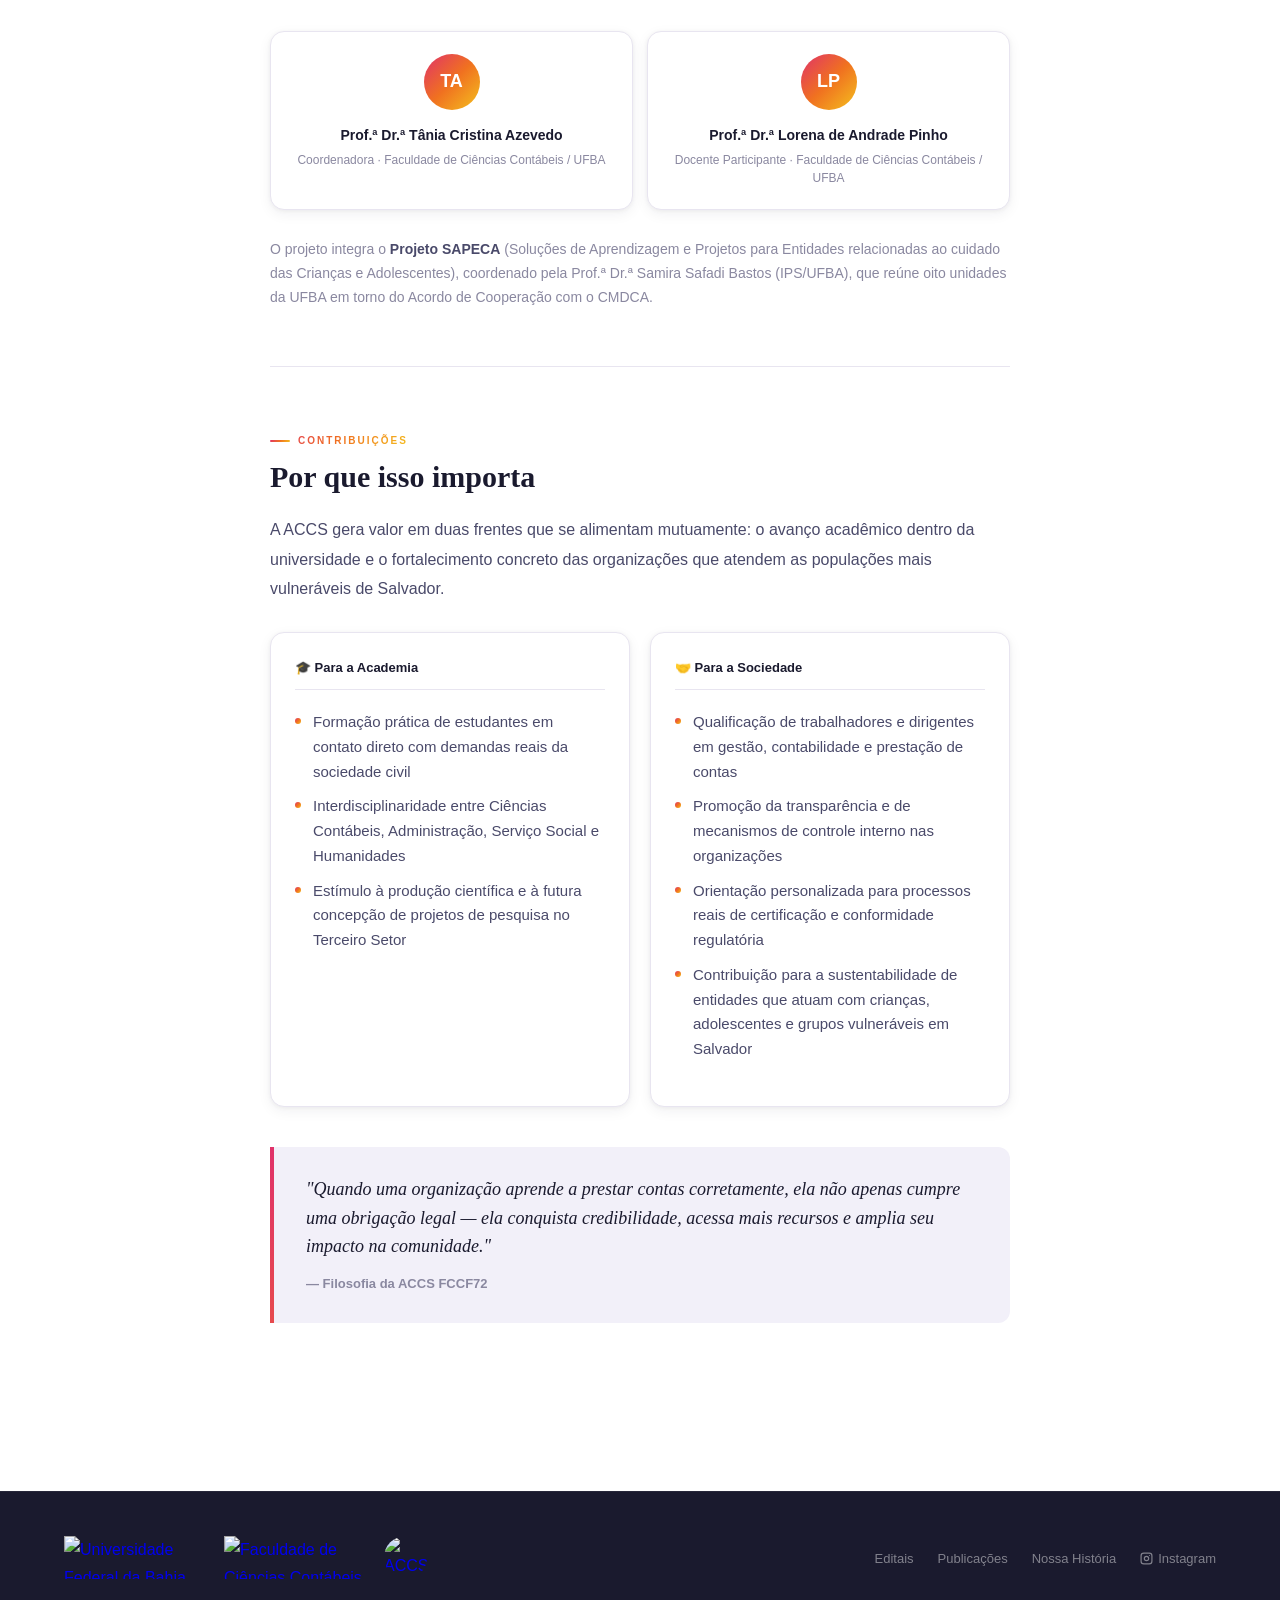
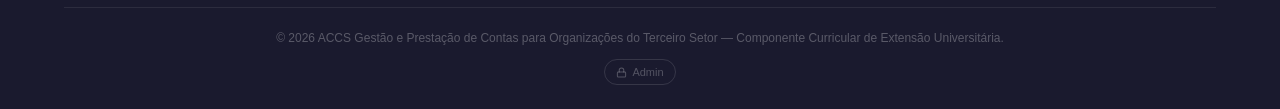
==== commit 44aa1cd4: "Adiciona logos institucionais no footer Cluster UFBA → FCC → ACCS no rodapé do tema e da página Noss" ====
--- a/static/historia.html
+++ b/static/historia.html
@@ -413,13 +413,17 @@
   <!-- ══ FOOTER ══ -->
   <footer role="contentinfo" aria-label="Rodapé">
     <div class="footer-inner">
-      <a href="#inicio" class="flogo">
-        <img src="/logo.png" alt="Logo ACCS UFBA" loading="lazy">
-        <div class="flogo-text">
-          <strong>ACCS TERCEIRO SETOR</strong>
-          <span>FCCF72 - Gestão e Prestação de Contas para Organizações do Terceiro Setor</span>
-        </div>
-      </a>
+      <div class="finst">
+        <a href="https://ufba.br/" target="_blank" rel="noopener noreferrer" class="finst-link" aria-label="Universidade Federal da Bahia (UFBA)">
+          <img src="/images/logo-ufba.png" alt="Universidade Federal da Bahia (UFBA)">
+        </a>
+        <a href="https://contabeis.ufba.br/" target="_blank" rel="noopener noreferrer" class="finst-link" aria-label="Faculdade de Ciências Contábeis da UFBA (FCC)">
+          <img src="/images/logo-fcc.png" alt="Faculdade de Ciências Contábeis da UFBA (FCC)">
+        </a>
+        <a href="/" class="flogo finst-accs" aria-label="ACCS UFBA — Gestão e Prestação de Contas para o Terceiro Setor">
+          <img src="/logo.png" alt="ACCS UFBA — Gestão e Prestação de Contas para o Terceiro Setor">
+        </a>
+      </div>
       <ul class="fnav">
         <li><a href="/editais/">Editais</a></li>
         <li><a href="/publicacoes/">Publicações</a></li>
--- a/static/styles/style_historia.css
+++ b/static/styles/style_historia.css
@@ -891,6 +891,37 @@
     color: rgba(255, 255, 255, .35);
 }
 
+.finst {
+    display: flex;
+    align-items: center;
+    gap: 16px;
+    flex-wrap: wrap;
+}
+
+.finst-link {
+    display: inline-flex;
+    align-items: center;
+    text-decoration: none;
+}
+
+.finst-link img {
+    height: 43px;
+    width: auto;
+    max-width: 144px;
+    object-fit: contain;
+    display: block;
+}
+
+.finst .flogo {
+    gap: 0;
+}
+
+.finst .flogo img {
+    width: 43px;
+    height: 43px;
+    border-radius: 50%;
+}
+
 .fnav {
     display: flex;
     align-items: center;
